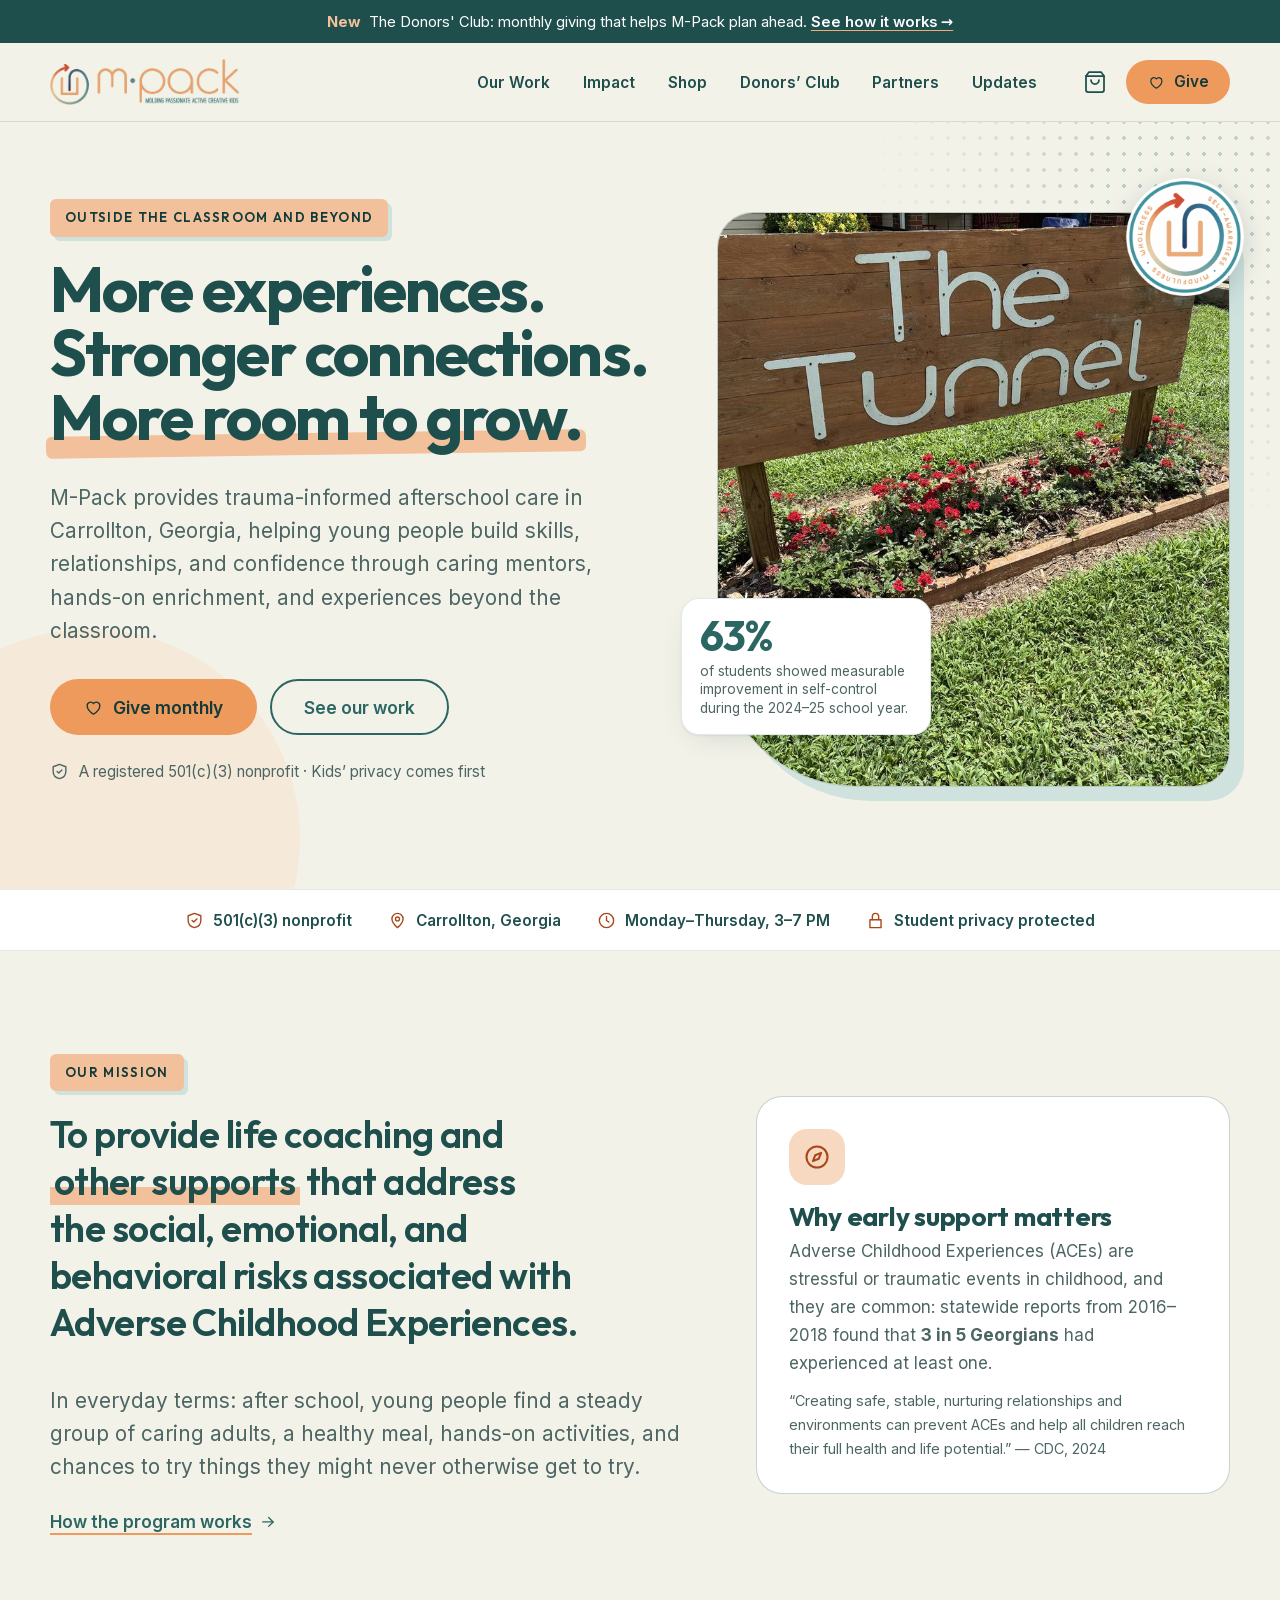
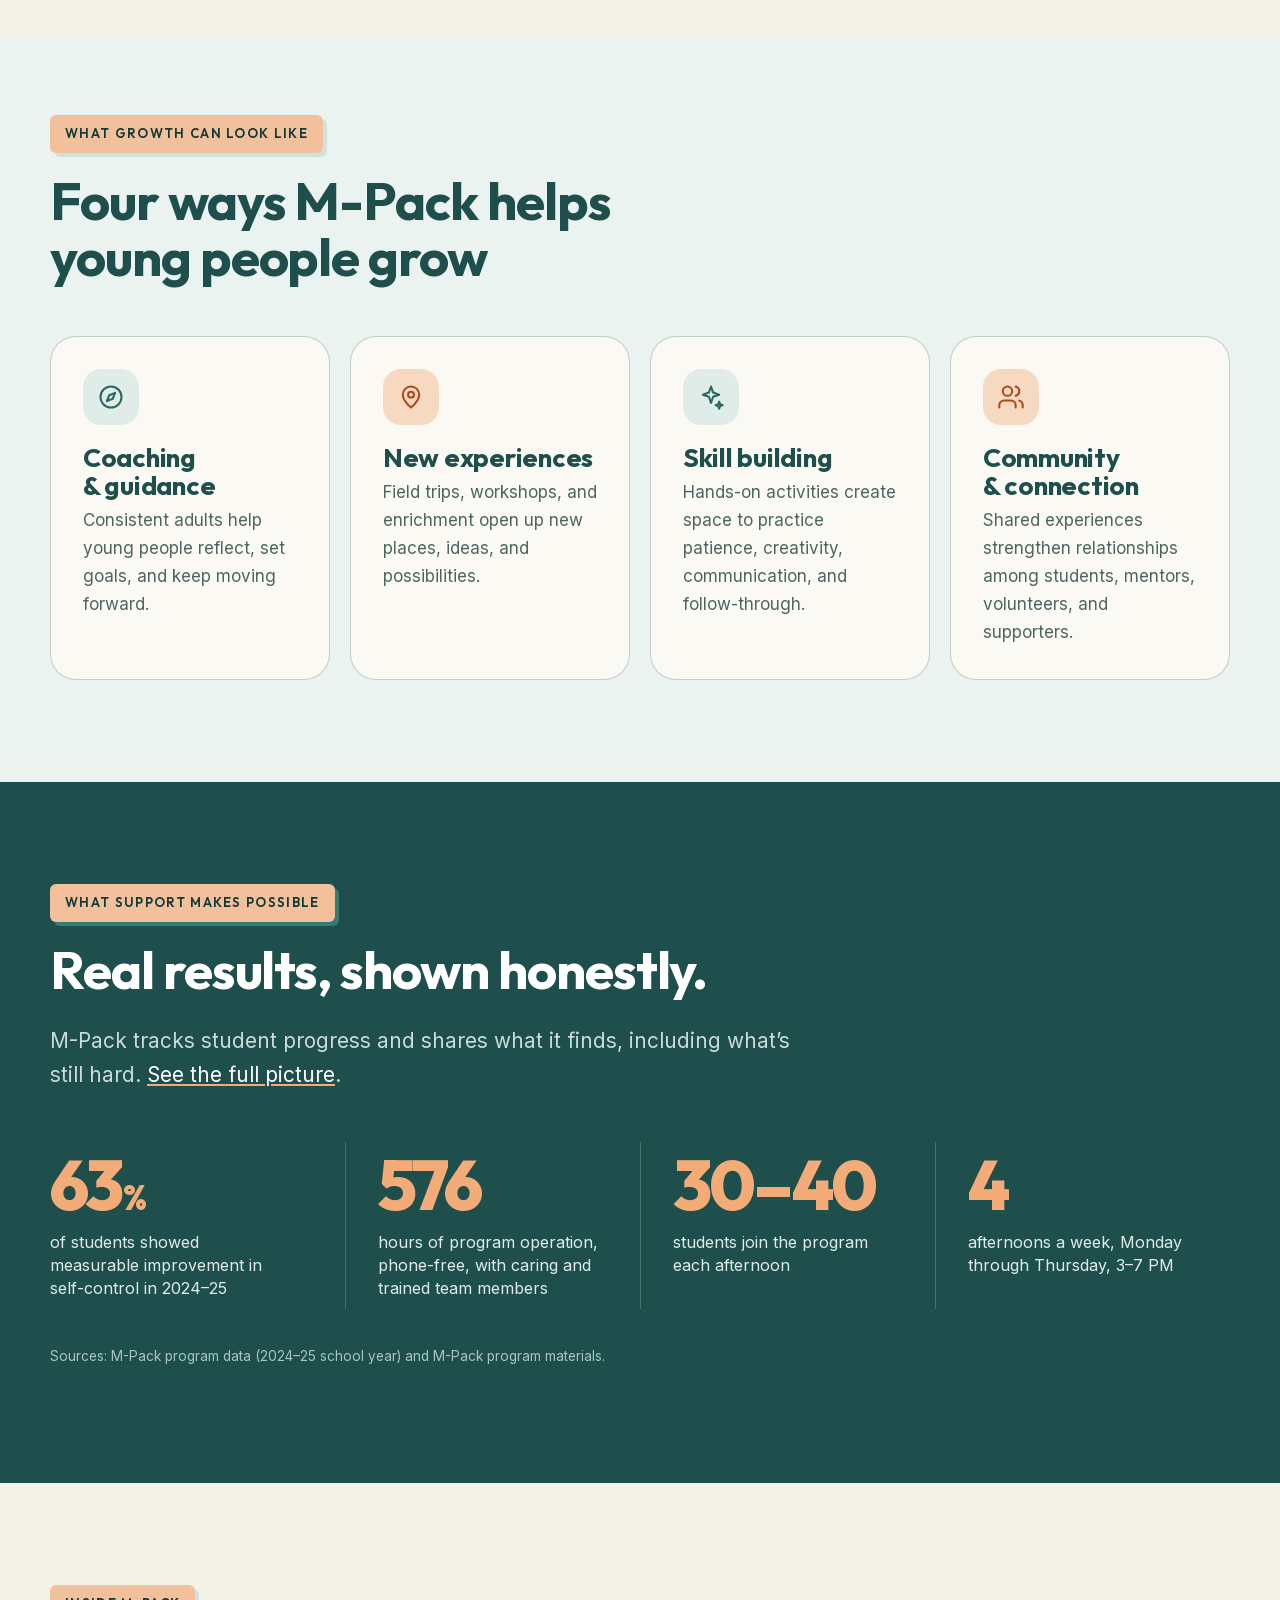
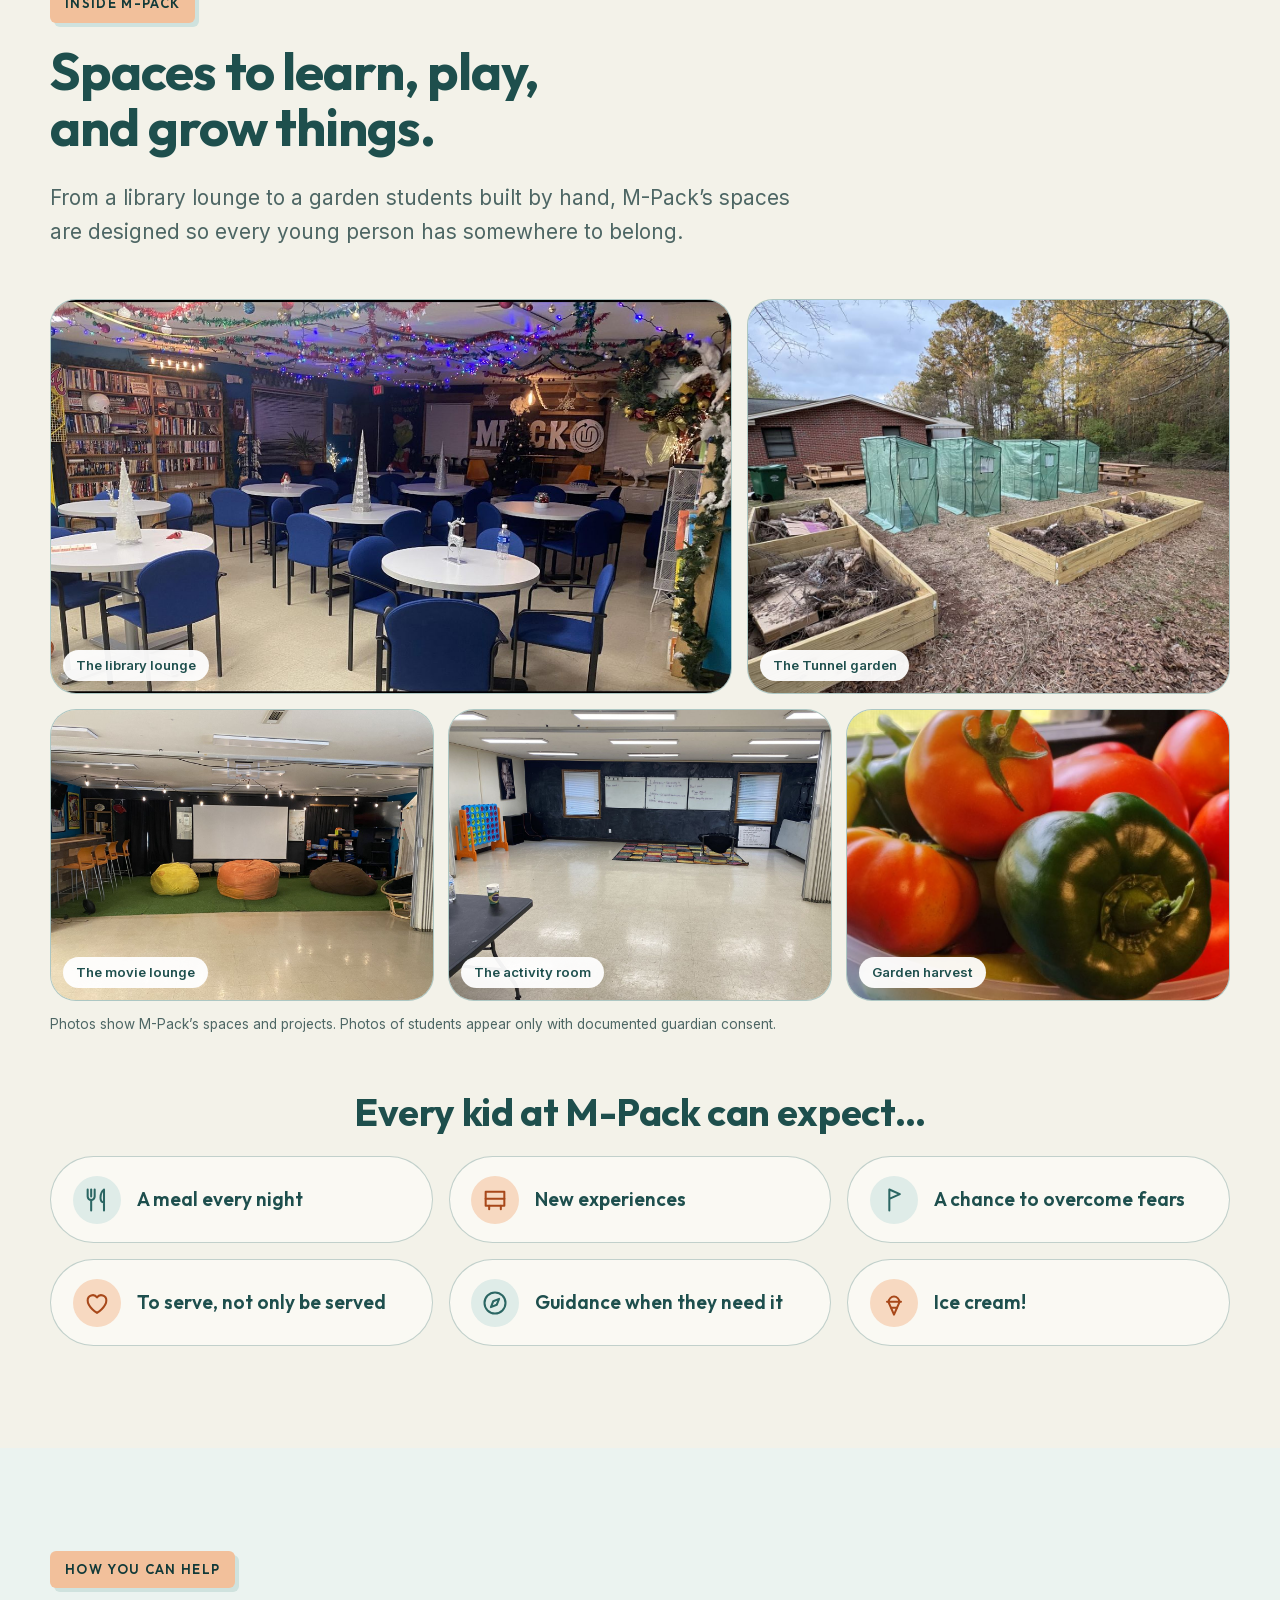
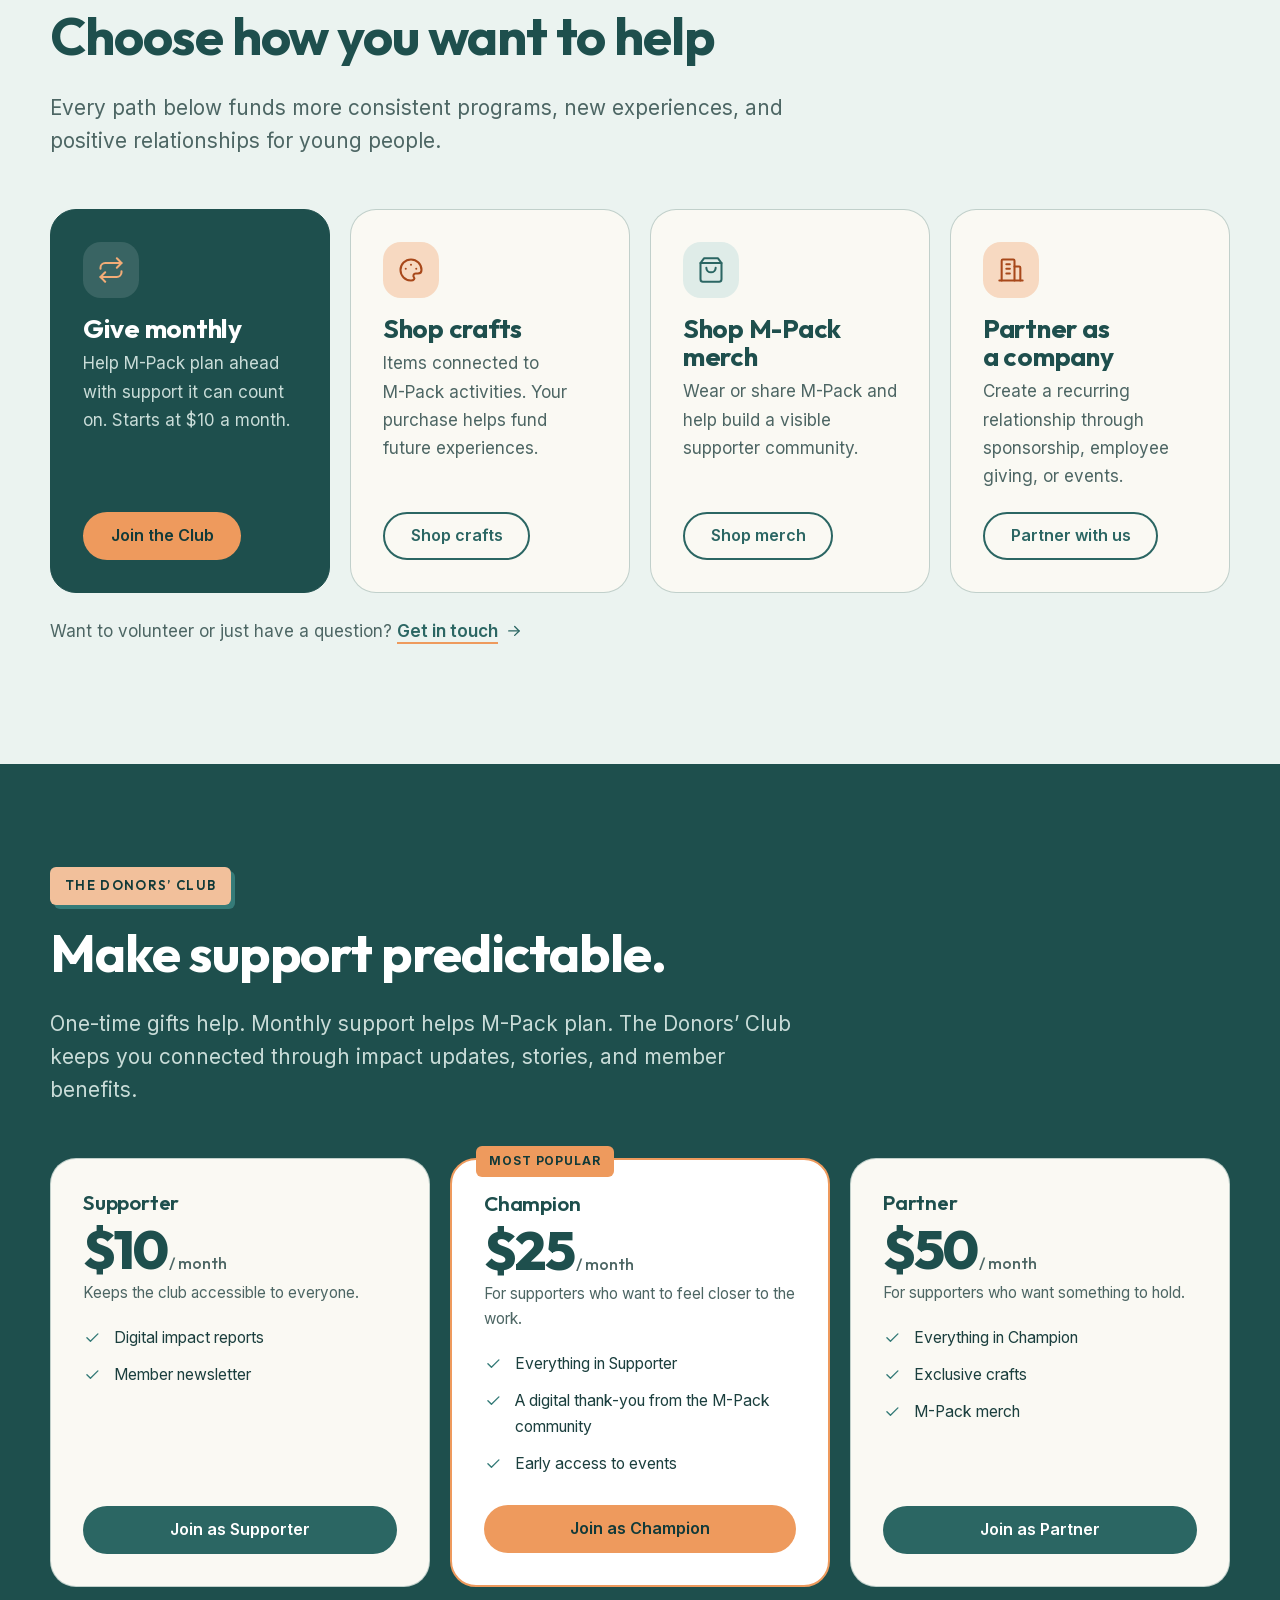
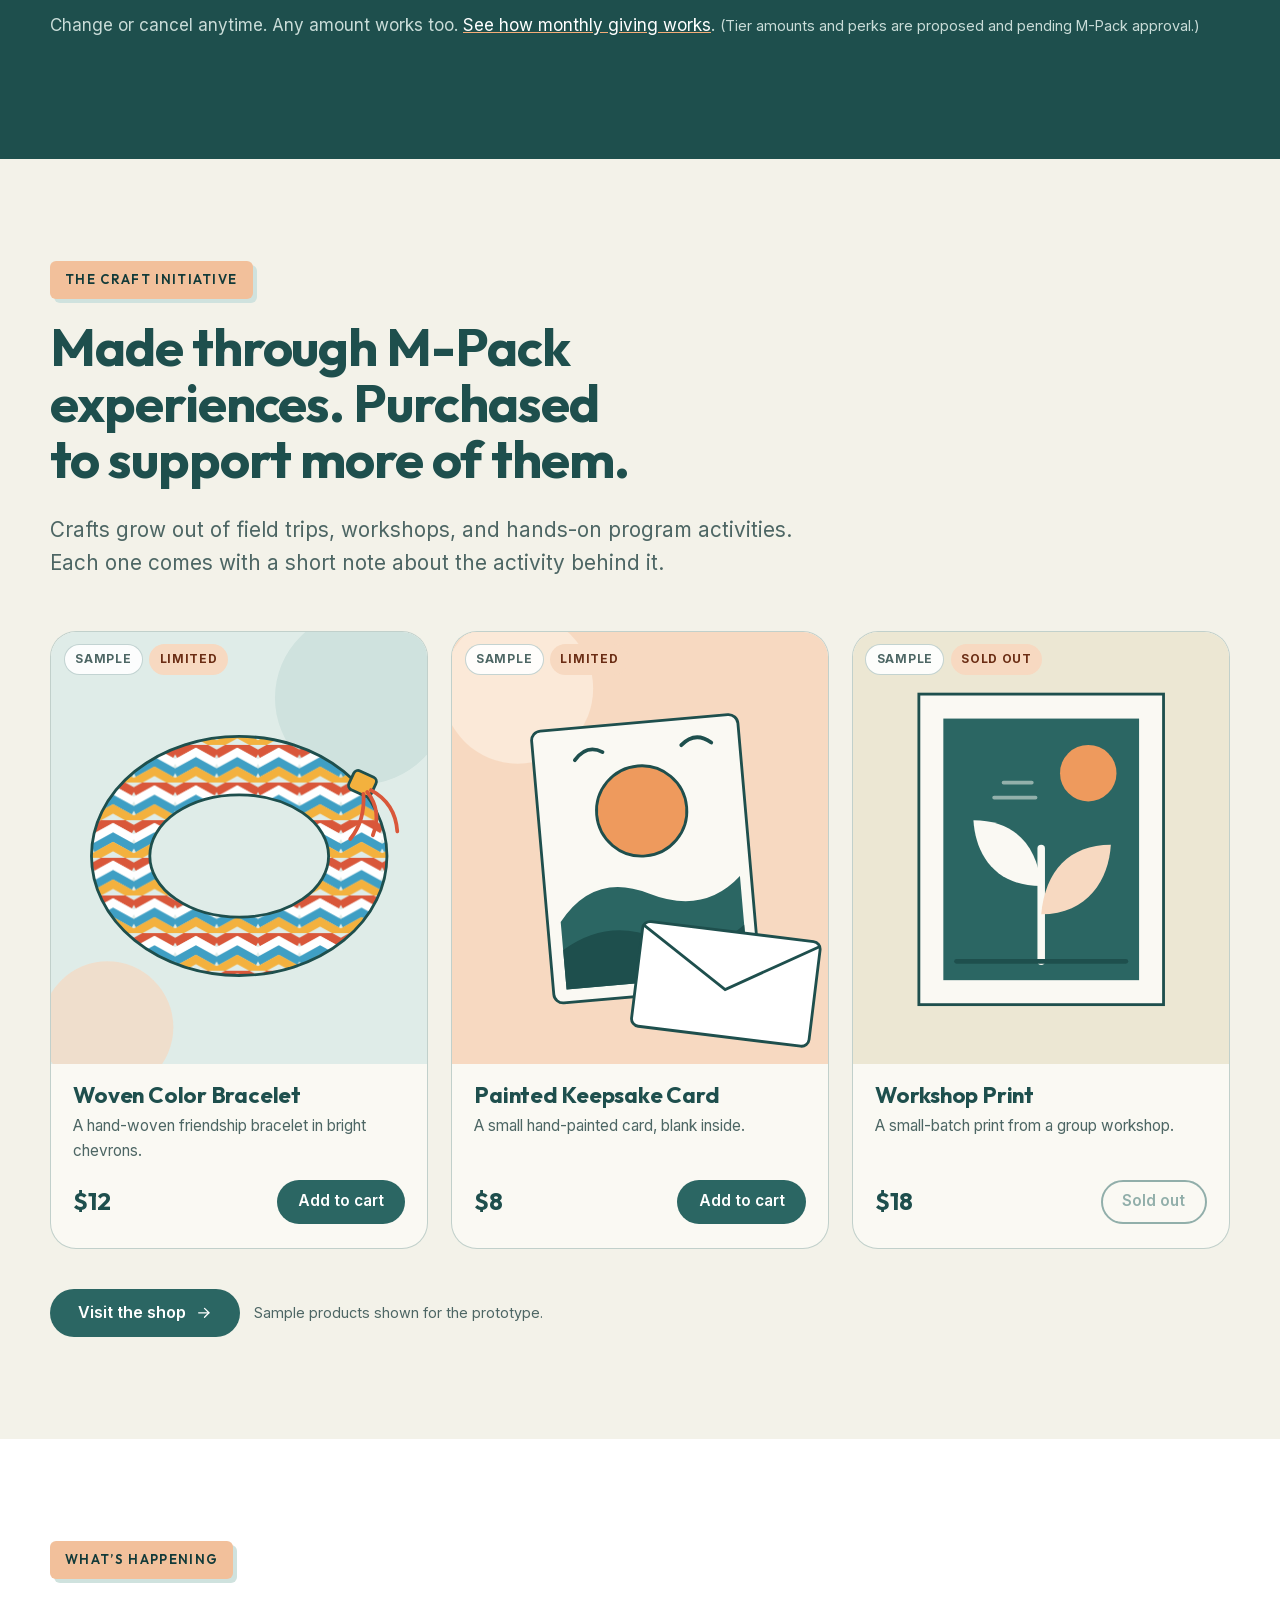
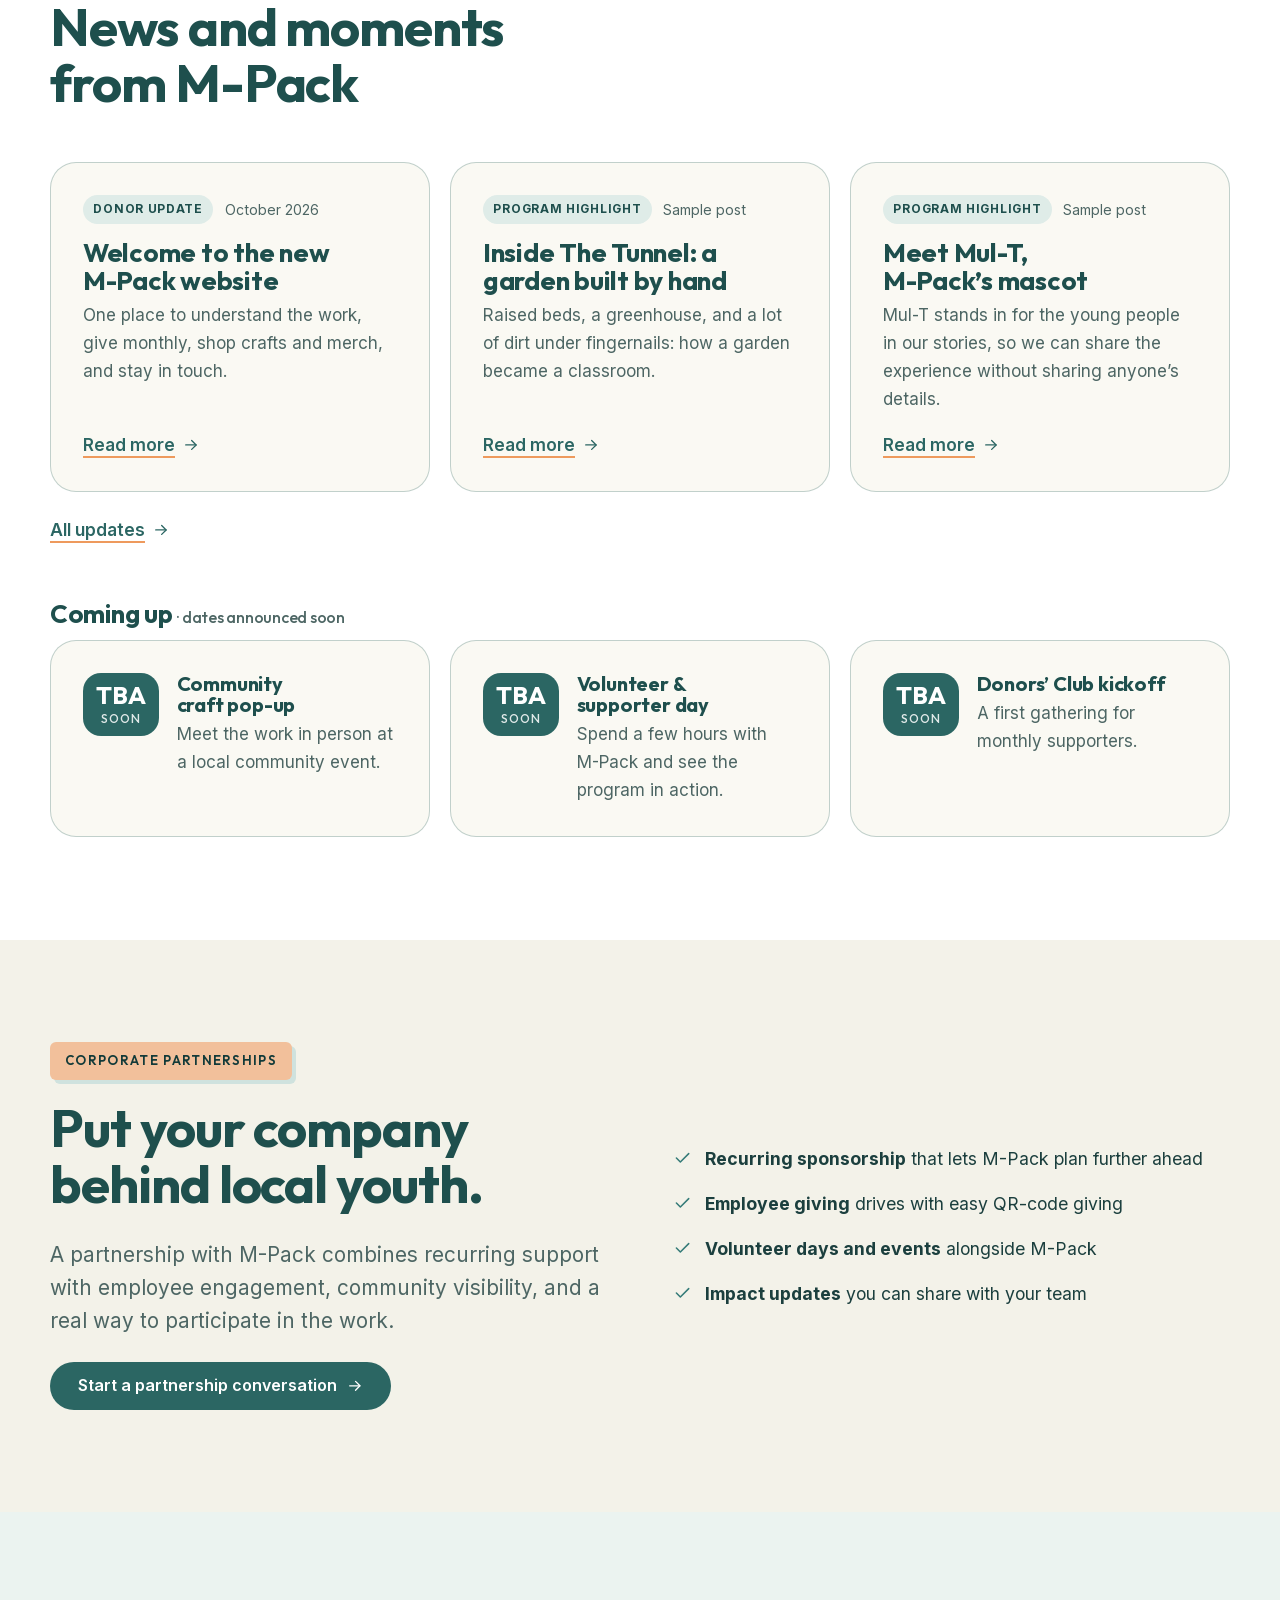
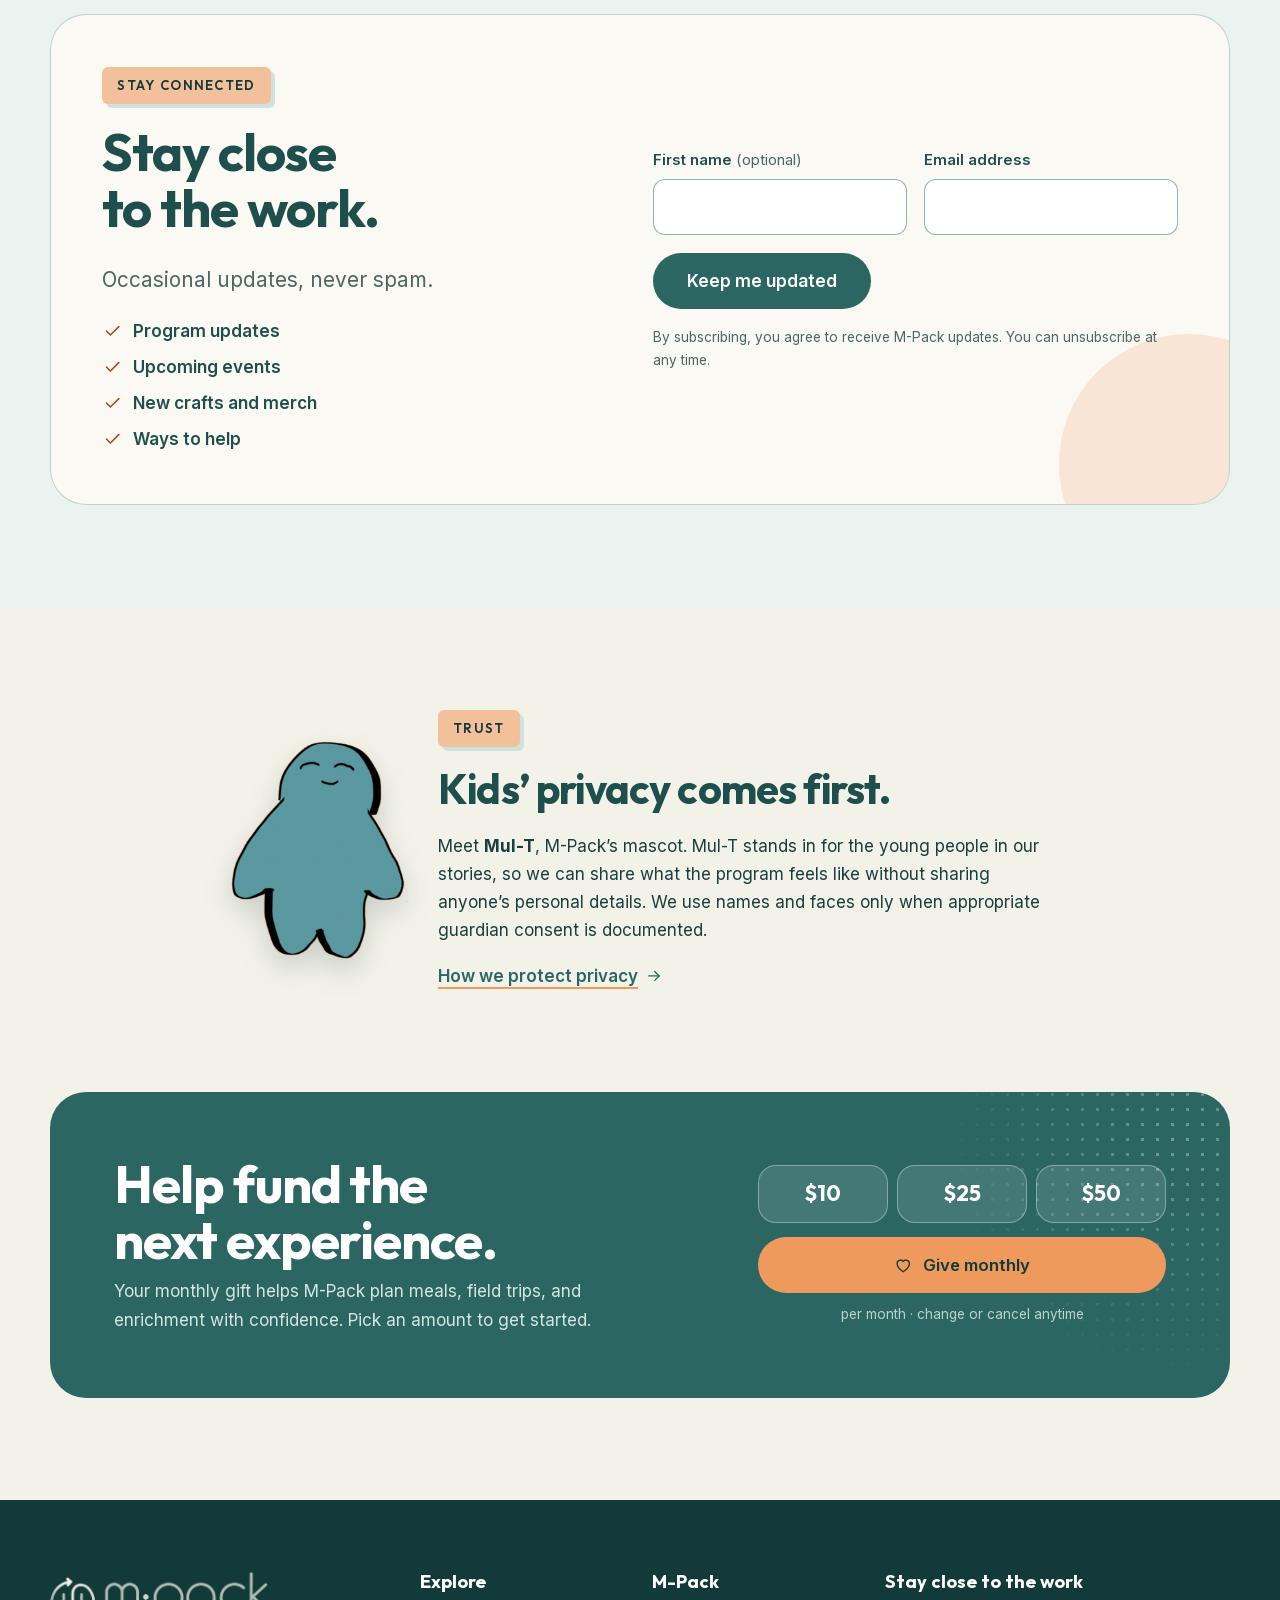
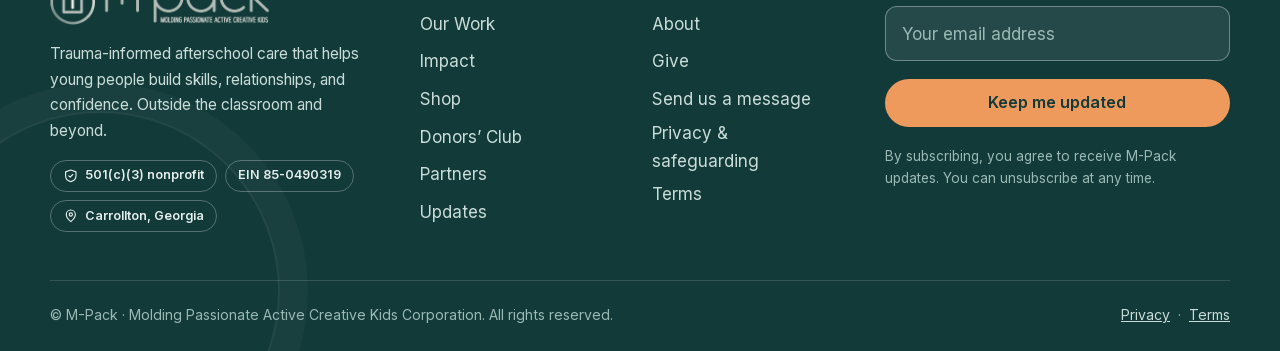
==== index.html @ ed40217a "Initial commit: M-Pack website (plain HTML/CSS/JS for GitHub Pages) Static site with home, Our Work," ====
<!doctype html>
<html lang="en">
<head>
<meta charset="utf-8">
<meta name="viewport" content="width=device-width, initial-scale=1">
<title>M-Pack | Outside the classroom and beyond</title>
<meta name="description" content="M-Pack provides trauma-informed afterschool care in Carrollton, Georgia, helping young people build skills, relationships, and confidence. Give monthly, shop crafts, or partner with us.">
<meta name="theme-color" content="#1e4f4d">
<meta property="og:type" content="website">
<meta property="og:site_name" content="M-Pack">
<meta property="og:title" content="M-Pack | Outside the classroom and beyond">
<meta property="og:description" content="M-Pack provides trauma-informed afterschool care in Carrollton, Georgia, helping young people build skills, relationships, and confidence. Give monthly, shop crafts, or partner with us.">
<meta property="og:image" content="assets/img/photos/tunnel-sign.jpg">
<link rel="icon" href="assets/img/favicon.png" type="image/png">
<link rel="apple-touch-icon" href="assets/img/apple-touch-icon.png">
<link rel="preload" href="assets/fonts/outfit-var.woff2" as="font" type="font/woff2" crossorigin>
<link rel="stylesheet" href="assets/css/fonts.css">
<link rel="stylesheet" href="assets/css/main.css">
<script src="assets/js/config.js"></script>
<script src="assets/js/layout.js"></script>
</head>
<body>
<mpack-header></mpack-header>
<main id="main">
<!-- ============ HERO ============ -->
<section class="hero">
  <div class="container hero-grid">
    <div>
      <span class="tag">Outside the classroom and beyond</span>
      <h1>More experiences. Stronger connections. <span class="hl">More room to grow.</span></h1>
      <p class="lead">M-&#8288;Pack provides trauma-informed afterschool care in Carrollton, Georgia, helping young people build skills, relationships, and confidence through caring mentors, hands-on enrichment, and experiences beyond the classroom.</p>
      <div class="btn-row">
        <a class="btn btn--give btn--lg" href="give.html" data-track="hero-give"><svg class="i " aria-hidden="true" focusable="false"><use href="#i-heart"></use></svg> Give monthly</a>
        <a class="btn btn--outline btn--lg" href="our-work.html">See our work</a>
      </div>
      <p class="hero-note"><svg class="i " aria-hidden="true" focusable="false"><use href="#i-shield"></use></svg> <span>A registered 501(c)(3) nonprofit &middot; Kids&rsquo; privacy comes first</span></p>
    </div>
    <div class="hero-media">
      <img class="hero-photo" src="assets/img/photos/tunnel-sign.jpg" width="1200" height="900" alt="The Tunnel, M-Pack&rsquo;s garden project: a hand-painted wooden sign above a raised bed of red flowers." fetchpriority="high">
      <img class="hero-badge" src="assets/img/logo-badge.png" width="118" height="118" alt="" aria-hidden="true">
      <div class="stat-float">
        <b>63%</b>
        <span>of students showed measurable improvement in self-control during the 2024&ndash;25 school year.</span>
      </div>
    </div>
  </div>
</section>

<!-- ============ TRUST STRIP ============ -->
<div class="trust">
  <div class="container">
    <ul class="trust-list">
      <li><svg class="i " aria-hidden="true" focusable="false"><use href="#i-shield"></use></svg> 501(c)(3) nonprofit</li>
      <li><svg class="i " aria-hidden="true" focusable="false"><use href="#i-pin"></use></svg> Carrollton, Georgia</li>
      <li><svg class="i " aria-hidden="true" focusable="false"><use href="#i-clock"></use></svg> Monday&ndash;Thursday, 3&ndash;7 PM</li>
      <li><svg class="i " aria-hidden="true" focusable="false"><use href="#i-lock"></use></svg> Student privacy protected</li>
    </ul>
  </div>
</div>

<!-- ============ WHAT / WHY ============ -->
<section class="section" id="about">
  <div class="container split split--wide-left">
    <div class="reveal">
      <span class="tag">Our mission</span>
      <p class="mission-quote">To provide life coaching and <mark>other supports</mark> that address the social, emotional, and behavioral risks associated with Adverse Childhood Experiences.</p>
      <p class="lead mt-2">In everyday terms: after school, young people find a steady group of caring adults, a healthy meal, hands-on activities, and chances to try things they might never otherwise get to try.</p>
      <div class="btn-row mt-2"><a class="link-arrow" href="our-work.html">How the program works <svg class="i " aria-hidden="true" focusable="false"><use href="#i-arrow"></use></svg></a></div>
    </div>
    <div class="card card--plain reveal">
      <span class="ico ico--orange"><svg class="i" aria-hidden="true" focusable="false"><use href="#i-compass"></use></svg></span>
      <h3>Why early support matters</h3>
      <p>Adverse Childhood Experiences (ACEs) are stressful or traumatic events in childhood, and they are common: statewide reports from 2016&ndash;2018 found that <strong>3 in 5 Georgians</strong> had experienced at least one.</p>
      <p class="small mt-1">&ldquo;Creating safe, stable, nurturing relationships and environments can prevent ACEs and help all children reach their full health and life potential.&rdquo; <span class="muted">&mdash; CDC, 2024</span></p>
    </div>
  </div>
</section>

<section class="section section--tint" style="padding-top:clamp(3rem,6vw,5rem)">
  <div class="container">
    <div class="section-head"><span class="tag">What growth can look like</span><h2>Four ways M-&#8288;Pack helps young people grow</h2></div>
    <div class="grid grid-4">
      <article class="card pillar reveal"><span class="ico"><svg class="i" aria-hidden="true" focusable="false"><use href="#i-compass"></use></svg></span><h3>Coaching &amp; guidance</h3><p>Consistent adults help young people reflect, set goals, and keep moving forward.</p></article>
      <article class="card pillar reveal"><span class="ico ico--orange"><svg class="i" aria-hidden="true" focusable="false"><use href="#i-pin"></use></svg></span><h3>New experiences</h3><p>Field trips, workshops, and enrichment open up new places, ideas, and possibilities.</p></article>
      <article class="card pillar reveal"><span class="ico"><svg class="i" aria-hidden="true" focusable="false"><use href="#i-sparkles"></use></svg></span><h3>Skill building</h3><p>Hands-on activities create space to practice patience, creativity, communication, and follow-through.</p></article>
      <article class="card pillar reveal"><span class="ico ico--orange"><svg class="i" aria-hidden="true" focusable="false"><use href="#i-users"></use></svg></span><h3>Community &amp; connection</h3><p>Shared experiences strengthen relationships among students, mentors, volunteers, and supporters.</p></article>
    </div>
  </div>
</section>

<!-- ============ IMPACT STATS ============ -->
<section class="section section--dark" id="impact">
  <div class="container">
    <div class="section-head"><span class="tag">What support makes possible</span><h2>Real results, shown honestly.</h2><p class="lead">M-&#8288;Pack tracks student progress and shares what it finds, including what&rsquo;s still hard. <a href="impact.html" style="color:#fff;text-decoration-color:var(--orange-400)">See the full picture</a>.</p></div>
    <div class="stats">
      <div class="stat reveal"><span class="stat-num"><span data-count="63">63</span><small>%</small></span><span class="stat-label">of students showed measurable improvement in self-control in 2024&ndash;25</span></div>
      <div class="stat reveal"><span class="stat-num"><span data-count="576">576</span></span><span class="stat-label">hours of program operation, phone-free, with caring and trained team members</span></div>
      <div class="stat reveal"><span class="stat-num">30&ndash;40</span><span class="stat-label">students join the program each afternoon</span></div>
      <div class="stat reveal"><span class="stat-num"><span data-count="4">4</span></span><span class="stat-label">afternoons a week, Monday through Thursday, 3&ndash;7 PM</span></div>
    </div>
    <p class="stats-foot">Sources: M-&#8288;Pack program data (2024&ndash;25 school year) and M-&#8288;Pack program materials.</p>
  </div>
</section>

<!-- ============ INSIDE M-PACK ============ -->
<section class="section">
  <div class="container">
    <div class="section-head"><span class="tag">Inside M-&#8288;Pack</span><h2>Spaces to learn, play, and grow things.</h2><p class="lead">From a library lounge to a garden students built by hand, M-&#8288;Pack&rsquo;s spaces are designed so every young person has somewhere to belong.</p></div>
    <div class="mosaic">
      <figure class="m-a reveal"><img src="assets/img/photos/space-library.jpg" width="1400" height="777" alt="A bright room with round tables, blue chairs, and bookshelves along the wall, with M-Pack lettering above." loading="lazy"><figcaption>The library lounge</figcaption></figure>
      <figure class="m-b reveal"><img src="assets/img/photos/tunnel-beds.jpg" width="1200" height="900" alt="Raised wooden garden beds and small green greenhouses in the garden." loading="lazy"><figcaption>The Tunnel garden</figcaption></figure>
      <figure class="m-c reveal"><img src="assets/img/photos/space-lounge.jpg" width="1400" height="1050" alt="A lounge with bean bag chairs on green turf in front of a projector screen." loading="lazy"><figcaption>The movie lounge</figcaption></figure>
      <figure class="m-d reveal"><img src="assets/img/photos/space-activity.jpg" width="1400" height="1050" alt="A large activity room with a giant game board and a colorful rug." loading="lazy"><figcaption>The activity room</figcaption></figure>
      <figure class="m-e reveal"><img src="assets/img/photos/harvest-tomatoes.jpg" width="788" height="900" alt="A bowl of freshly harvested tomatoes and a green pepper." loading="lazy"><figcaption>Garden harvest</figcaption></figure>
    </div>
    <p class="caption">Photos show M-&#8288;Pack&rsquo;s spaces and projects. Photos of students appear only with documented guardian consent.</p>

    <div class="mt-4">
      <h3 class="center" style="font-size:clamp(1.6rem,1.2rem + 1.6vw,2.4rem)">Every kid at M-&#8288;Pack can expect&hellip;</h3>
      <ul class="expect mt-2" style="list-style:none">
        <li class="reveal"><span class="ico"><svg class="i" aria-hidden="true" focusable="false"><use href="#i-utensils"></use></svg></span> A meal every night</li>
        <li class="reveal"><span class="ico"><svg class="i" aria-hidden="true" focusable="false"><use href="#i-bus"></use></svg></span> New experiences</li>
        <li class="reveal"><span class="ico"><svg class="i" aria-hidden="true" focusable="false"><use href="#i-flag"></use></svg></span> A chance to overcome fears</li>
        <li class="reveal"><span class="ico"><svg class="i" aria-hidden="true" focusable="false"><use href="#i-heart"></use></svg></span> To serve, not only be served</li>
        <li class="reveal"><span class="ico"><svg class="i" aria-hidden="true" focusable="false"><use href="#i-compass"></use></svg></span> Guidance when they need it</li>
        <li class="reveal"><span class="ico"><svg class="i" aria-hidden="true" focusable="false"><use href="#i-icecream"></use></svg></span> Ice cream!</li>
      </ul>
    </div>
  </div>
</section>

<!-- ============ WAYS TO HELP ============ -->
<section class="section section--tint" id="support">
  <div class="container">
    <div class="section-head"><span class="tag">How you can help</span><h2>Choose how you want to help</h2><p class="lead">Every path below funds more consistent programs, new experiences, and positive relationships for young people.</p></div>
    <div class="grid grid-4">
      <article class="card help-card help-card--feature reveal"><span class="ico ico--dark"><svg class="i" aria-hidden="true" focusable="false"><use href="#i-repeat"></use></svg></span><h3>Give monthly</h3><p>Help M-&#8288;Pack plan ahead with support it can count on. Starts at $10 a month.</p><a class="btn btn--give" href="donors-club.html" data-track="donors-club-cta">Join the Club</a></article>
      <article class="card help-card reveal"><span class="ico ico--orange"><svg class="i" aria-hidden="true" focusable="false"><use href="#i-paint"></use></svg></span><h3>Shop crafts</h3><p>Items connected to M-&#8288;Pack activities. Your purchase helps fund future experiences.</p><a class="btn btn--outline" href="shop.html?cat=craft">Shop crafts</a></article>
      <article class="card help-card reveal"><span class="ico"><svg class="i" aria-hidden="true" focusable="false"><use href="#i-bag"></use></svg></span><h3>Shop M-&#8288;Pack merch</h3><p>Wear or share M-&#8288;Pack and help build a visible supporter community.</p><a class="btn btn--outline" href="shop.html?cat=merch">Shop merch</a></article>
      <article class="card help-card reveal"><span class="ico ico--orange"><svg class="i" aria-hidden="true" focusable="false"><use href="#i-building"></use></svg></span><h3>Partner as a company</h3><p>Create a recurring relationship through sponsorship, employee giving, or events.</p><a class="btn btn--outline" href="partners.html" data-track="partner-inquiry">Partner with us</a></article>
    </div>
    <p class="mt-2 muted">Want to volunteer or just have a question? <a class="link-arrow" href="contact.html?reason=Volunteer">Get in touch <svg class="i " aria-hidden="true" focusable="false"><use href="#i-arrow"></use></svg></a></p>
  </div>
</section>

<!-- ============ DONORS' CLUB ============ -->
<section class="section section--dark" id="donors-club">
  <div class="container">
    <div class="section-head"><span class="tag">The Donors&rsquo; Club</span><h2>Make support predictable.</h2><p class="lead">One-time gifts help. Monthly support helps M-&#8288;Pack plan. The Donors&rsquo; Club keeps you connected through impact updates, stories, and member benefits.</p></div>
    <div class="grid grid-3" id="home-tiers">
      <article class="tier reveal"><h3 class="tier-name">Supporter</h3><p class="tier-price">$10<small> / month</small></p><p class="tier-note">Keeps the club accessible to everyone.</p><ul class="checks"><li><svg class="i " aria-hidden="true" focusable="false"><use href="#i-check"></use></svg> Digital impact reports</li><li><svg class="i " aria-hidden="true" focusable="false"><use href="#i-check"></use></svg> Member newsletter</li></ul><a class="btn btn--primary" href="give.html?tier=supporter" data-track="donors-club-cta">Join as Supporter</a></article>
      <article class="tier tier--feature reveal"><span class="ribbon">Most popular</span><h3 class="tier-name">Champion</h3><p class="tier-price">$25<small> / month</small></p><p class="tier-note">For supporters who want to feel closer to the work.</p><ul class="checks"><li><svg class="i " aria-hidden="true" focusable="false"><use href="#i-check"></use></svg> Everything in Supporter</li><li><svg class="i " aria-hidden="true" focusable="false"><use href="#i-check"></use></svg> A digital thank-you from the M-&#8288;Pack community</li><li><svg class="i " aria-hidden="true" focusable="false"><use href="#i-check"></use></svg> Early access to events</li></ul><a class="btn btn--give" href="give.html?tier=champion" data-track="donors-club-cta">Join as Champion</a></article>
      <article class="tier reveal"><h3 class="tier-name">Partner</h3><p class="tier-price">$50<small> / month</small></p><p class="tier-note">For supporters who want something to hold.</p><ul class="checks"><li><svg class="i " aria-hidden="true" focusable="false"><use href="#i-check"></use></svg> Everything in Champion</li><li><svg class="i " aria-hidden="true" focusable="false"><use href="#i-check"></use></svg> Exclusive crafts</li><li><svg class="i " aria-hidden="true" focusable="false"><use href="#i-check"></use></svg> M-&#8288;Pack merch</li></ul><a class="btn btn--primary" href="give.html?tier=partner" data-track="donors-club-cta">Join as Partner</a></article>
    </div>
    <p class="mt-2" style="color:#c9dcd8">Change or cancel anytime. Any amount works too. <a href="donors-club.html" style="color:#fff;text-decoration-color:var(--orange-400)">See how monthly giving works</a>. <span class="small">(Tier amounts and perks are proposed and pending M-&#8288;Pack approval.)</span></p>
  </div>
</section>

<!-- ============ CRAFTS ============ -->
<section class="section">
  <div class="container">
    <div class="section-head"><span class="tag">The Craft Initiative</span><h2>Made through M-&#8288;Pack experiences. Purchased to support more of them.</h2><p class="lead">Crafts grow out of field trips, workshops, and hands-on program activities. Each one comes with a short note about the activity behind it.</p></div>
    <ul class="products" data-products data-cat="craft" data-limit="3"></ul>
    <noscript><p>Enable JavaScript to browse the shop, or <a href="contact.html?reason=Shop">contact us</a>.</p></noscript>
    <div class="btn-row mt-3"><a class="btn btn--primary" href="shop.html">Visit the shop <svg class="i i-arrow" aria-hidden="true" focusable="false"><use href="#i-arrow"></use></svg></a><span class="muted small">Sample products shown for the prototype.</span></div>
  </div>
</section>

<!-- ============ UPDATES + EVENTS ============ -->
<section class="section section--white">
  <div class="container">
    <div class="section-head"><span class="tag">What&rsquo;s happening</span><h2>News and moments from M-&#8288;Pack</h2></div>
    <ul class="grid grid-3" id="updates-list" data-limit="3" style="list-style:none"></ul>
    <div class="mt-2"><a class="link-arrow" href="updates.html">All updates <svg class="i " aria-hidden="true" focusable="false"><use href="#i-arrow"></use></svg></a></div>
    <h3 class="mt-4" style="font-size:1.6rem">Coming up <span class="muted" style="font-weight:500;font-size:1rem">&middot; dates announced soon</span></h3>
    <div class="grid grid-3 mt-1">
      <article class="card event-card reveal"><div class="event-date"><b>TBA</b><span>soon</span></div><div><h3 style="margin-top:0">Community craft pop-up</h3><p>Meet the work in person at a local community event.</p></div></article>
      <article class="card event-card reveal"><div class="event-date"><b>TBA</b><span>soon</span></div><div><h3 style="margin-top:0">Volunteer &amp; supporter day</h3><p>Spend a few hours with M-&#8288;Pack and see the program in action.</p></div></article>
      <article class="card event-card reveal"><div class="event-date"><b>TBA</b><span>soon</span></div><div><h3 style="margin-top:0">Donors&rsquo; Club kickoff</h3><p>A first gathering for monthly supporters.</p></div></article>
    </div>
  </div>
</section>

<!-- ============ PARTNERS ============ -->
<section class="section">
  <div class="container split">
    <div class="reveal">
      <span class="tag">Corporate partnerships</span>
      <h2>Put your company behind local youth.</h2>
      <p class="lead">A partnership with M-&#8288;Pack combines recurring support with employee engagement, community visibility, and a real way to participate in the work.</p>
      <div class="btn-row mt-2"><a class="btn btn--primary" href="partners.html#inquiry" data-track="partner-inquiry">Start a partnership conversation <svg class="i i-arrow" aria-hidden="true" focusable="false"><use href="#i-arrow"></use></svg></a></div>
    </div>
    <ul class="checks reveal" style="font-size:1.1rem;gap:1rem">
      <li><svg class="i " aria-hidden="true" focusable="false"><use href="#i-check"></use></svg> <span><strong>Recurring sponsorship</strong> that lets M-&#8288;Pack plan further ahead</span></li>
      <li><svg class="i " aria-hidden="true" focusable="false"><use href="#i-check"></use></svg> <span><strong>Employee giving</strong> drives with easy QR-code giving</span></li>
      <li><svg class="i " aria-hidden="true" focusable="false"><use href="#i-check"></use></svg> <span><strong>Volunteer days and events</strong> alongside M-&#8288;Pack</span></li>
      <li><svg class="i " aria-hidden="true" focusable="false"><use href="#i-check"></use></svg> <span><strong>Impact updates</strong> you can share with your team</span></li>
    </ul>
  </div>
</section>

<!-- ============ NEWSLETTER ============ -->
<section class="section section--tint" id="stay-close">
  <div class="container">
    <div class="newsletter-card reveal">
      <div>
        <span class="tag">Stay connected</span>
        <h2>Stay close to the work.</h2>
        <p class="lead">Occasional updates, never spam.</p>
        <ul class="bullets"><li><svg class="i " aria-hidden="true" focusable="false"><use href="#i-check"></use></svg> Program updates</li><li><svg class="i " aria-hidden="true" focusable="false"><use href="#i-check"></use></svg> Upcoming events</li><li><svg class="i " aria-hidden="true" focusable="false"><use href="#i-check"></use></svg> New crafts and merch</li><li><svg class="i " aria-hidden="true" focusable="false"><use href="#i-check"></use></svg> Ways to help</li></ul>
      </div>
      <div data-form-wrap>
        <form class="form" data-form="newsletter" novalidate>
          <div class="form-row">
            <div class="field"><label for="nl-name">First name <span class="opt">(optional)</span></label><input id="nl-name" name="firstName" autocomplete="given-name"></div>
            <div class="field"><label for="nl-email">Email address</label><input id="nl-email" name="email" type="email" autocomplete="email" required></div>
          </div>
          <div class="hp" aria-hidden="true"><label>Leave blank<input type="text" name="website" tabindex="-1" autocomplete="off"></label></div>
          <div><button class="btn btn--primary btn--lg" type="submit" data-track="newsletter-submit">Keep me updated</button></div>
          <p class="consent">By subscribing, you agree to receive M-&#8288;Pack updates. You can unsubscribe at any time.</p>
          <p class="form-error" role="alert"></p>
        </form>
        <div class="form-success" role="status"><svg class="i " aria-hidden="true" focusable="false"><use href="#i-check"></use></svg><div><h3>You&rsquo;re on the list.</h3><p>Thanks for staying close to the work.</p></div></div>
      </div>
    </div>
  </div>
</section>

<!-- ============ PRIVACY / MUL-T ============ -->
<section class="section">
  <div class="container container--narrow">
    <div class="mascot-card reveal">
      <img src="assets/img/mascot-mult.png" width="180" height="220" alt="Mul-T, M-Pack&rsquo;s smiling teal mascot." loading="lazy">
      <div>
        <span class="tag">Trust</span>
        <h2 style="font-size:clamp(1.8rem,1.2rem + 2vw,2.6rem)">Kids&rsquo; privacy comes first.</h2>
        <p>Meet <strong>Mul-T</strong>, M-&#8288;Pack&rsquo;s mascot. Mul-T stands in for the young people in our stories, so we can share what the program feels like without sharing anyone&rsquo;s personal details. We use names and faces only when appropriate guardian consent is documented.</p>
        <a class="link-arrow" href="privacy.html">How we protect privacy <svg class="i " aria-hidden="true" focusable="false"><use href="#i-arrow"></use></svg></a>
      </div>
    </div>
  </div>
</section>

<!-- ============ FINAL DONATION CALLOUT (no popups) ============ -->
<section class="section" style="padding-top:0">
  <div class="container">
    <div class="cta-band reveal">
      <div>
        <h2>Help fund the next experience.</h2>
        <p>Your monthly gift helps M-&#8288;Pack plan meals, field trips, and enrichment with confidence. Pick an amount to get started.</p>
      </div>
      <div class="quick-give">
        <a href="give.html?amount=10&amp;freq=monthly" data-track="quick-give">$10</a>
        <a href="give.html?amount=25&amp;freq=monthly" data-track="quick-give">$25</a>
        <a href="give.html?amount=50&amp;freq=monthly" data-track="quick-give">$50</a>
        <a class="btn btn--give btn--lg" href="give.html" style="min-height:56px;display:inline-flex;font-size:1.05rem;border:0;width:100%"><svg class="i " aria-hidden="true" focusable="false"><use href="#i-heart"></use></svg> Give monthly</a>
        <small>per month &middot; change or cancel anytime</small>
      </div>
    </div>
  </div>
</section>
</main>
<mpack-footer></mpack-footer>
<mpack-mobile-cta></mpack-mobile-cta>
<script src="assets/js/data.js" defer></script>
<script src="assets/js/art.js" defer></script>
<script src="assets/js/app.js" defer></script>
</body>
</html>
---- assets/css/fonts.css ----
@font-face{font-family:'Inter';font-style:normal;font-weight:400 700;font-display:swap;src:url('../fonts/inter-var.woff2') format('woff2');unicode-range:U+0000-00FF, U+0131, U+0152-0153, U+02BB-02BC, U+02C6, U+02DA, U+02DC, U+0304, U+0308, U+0329, U+2000-206F, U+20AC, U+2122, U+2191, U+2193, U+2212, U+2215, U+FEFF, U+FFFD}
@font-face{font-family:'Outfit';font-style:normal;font-weight:500 800;font-display:swap;src:url('../fonts/outfit-var.woff2') format('woff2');unicode-range:U+0000-00FF, U+0131, U+0152-0153, U+02BB-02BC, U+02C6, U+02DA, U+02DC, U+0304, U+0308, U+0329, U+2000-206F, U+20AC, U+2122, U+2191, U+2193, U+2212, U+2215, U+FEFF, U+FFFD}
---- assets/css/main.css ----
/* ==========================================================================
   M-Pack — main stylesheet
   Design language taken from the M-Pack presentation: deep teal, warm cream,
   peach "tab" labels with offset shadows, thin-outline rounded cards,
   halftone dots and a looping line motif.
   ========================================================================== */

:root {
  /* Color tokens */
  --cream: #f3f2e9;
  --surface: #faf9f3;
  --white: #ffffff;
  --teal-950: #123a39;
  --teal-900: #1e4f4d;
  --teal-800: #2b6663;
  --teal-700: #357b78;
  --teal-500: #5a9aa0;
  --teal-200: #cfe2de;
  --teal-100: #dfece8;
  --teal-50: #ebf3f0;
  --orange-500: #ee9a5d;
  --orange-400: #f3ac77;
  --orange-300: #f2c09b;
  --orange-200: #f7d9c1;
  --orange-700: #a8481a; /* AA on cream for small text */
  --coral: #d9573a;
  --ink: #1b3f3e;
  --muted: #4d6664;
  --line: rgba(43, 102, 99, 0.28);
  --line-soft: rgba(43, 102, 99, 0.14);
  --danger: #9a2a10;

  /* Type */
  --font-display: "Outfit", "Avenir Next", "Segoe UI", system-ui, sans-serif;
  --font-body: "Inter", system-ui, -apple-system, "Segoe UI", sans-serif;

  /* Shape + rhythm */
  --r-sm: 12px;
  --r-md: 18px;
  --r-lg: 26px;
  --r-xl: 36px;
  --maxw: 1180px;
  --gutter: clamp(1.25rem, 4vw, 2rem);
  --shadow-soft: 0 1px 2px rgba(18, 58, 57, 0.06), 0 10px 30px -12px rgba(18, 58, 57, 0.18);
  --ease: cubic-bezier(0.22, 0.61, 0.36, 1);
}

*,
*::before,
*::after { box-sizing: border-box; }

html { scroll-behavior: smooth; -webkit-text-size-adjust: 100%; }

body {
  margin: 0;
  background: var(--cream);
  color: var(--ink);
  font-family: var(--font-body);
  font-size: 1.0625rem;
  line-height: 1.65;
  -webkit-font-smoothing: antialiased;
  text-rendering: optimizeLegibility;
}

img, svg { display: block; max-width: 100%; }
img { height: auto; }
a { color: inherit; }
p { margin: 0 0 1em; }
ul, ol { margin: 0; padding: 0; }
button, input, select, textarea { font: inherit; color: inherit; }
button { cursor: pointer; }

h1, h2, h3, h4 {
  font-family: var(--font-display);
  color: var(--teal-900);
  line-height: 1.06;
  letter-spacing: -0.02em;
  font-weight: 700;
  margin: 0 0 0.5em;
  text-wrap: balance;
}
h1 { font-size: clamp(2.5rem, 1.3rem + 4.6vw, 4.6rem); letter-spacing: -0.03em; line-height: 1; }
.hero h1 { font-size: clamp(2.5rem, 1.2rem + 3.9vw, 4rem); }
h2 { font-size: clamp(2rem, 1.2rem + 3vw, 3.3rem); }
h3 { font-size: clamp(1.3rem, 1.1rem + 0.8vw, 1.65rem); letter-spacing: -0.01em; }
h4 { font-size: 1.1rem; }
.lead { font-size: clamp(1.1rem, 1rem + 0.5vw, 1.3rem); color: var(--muted); line-height: 1.6; max-width: 60ch; }
.muted { color: var(--muted); }
.small { font-size: 0.9rem; }
.center { text-align: center; }
.balance { text-wrap: balance; }

:focus-visible {
  outline: 3px solid var(--orange-500);
  outline-offset: 3px;
  border-radius: 6px;
}
::selection { background: var(--orange-200); color: var(--teal-950); }

.sr-only {
  position: absolute; width: 1px; height: 1px; padding: 0; margin: -1px;
  overflow: hidden; clip: rect(0, 0, 0, 0); white-space: nowrap; border: 0;
}
.skip-link {
  position: fixed; left: 1rem; top: -4rem; z-index: 200; background: var(--teal-900); color: #fff;
  padding: 0.8rem 1.2rem; border-radius: 999px; font-weight: 600; text-decoration: none; transition: top 0.2s;
}
.skip-link:focus { top: 1rem; }

.container { width: min(100% - 2 * var(--gutter), var(--maxw)); margin-inline: auto; }
.container--narrow { width: min(100% - 2 * var(--gutter), 820px); margin-inline: auto; }

/* Icons ------------------------------------------------------------------ */
.i { width: 1.25em; height: 1.25em; fill: none; stroke: currentColor; stroke-width: 1.75; stroke-linecap: round; stroke-linejoin: round; flex: none; }
.i--lg { width: 1.6rem; height: 1.6rem; }
.ico {
  width: 56px; height: 56px; border-radius: 18px; display: grid; place-items: center;
  background: var(--teal-100); color: var(--teal-800); flex: none;
}
.ico .i { width: 28px; height: 28px; }
.ico--orange { background: var(--orange-200); color: var(--orange-700); }
.ico--dark { background: rgba(255, 255, 255, 0.12); color: var(--orange-400); }

/* Buttons ---------------------------------------------------------------- */
.btn {
  display: inline-flex; align-items: center; justify-content: center; gap: 0.6rem;
  min-height: 48px; padding: 0.8rem 1.6rem; border-radius: 999px;
  font-family: var(--font-body); font-weight: 600; font-size: 1rem; line-height: 1.1;
  text-decoration: none; border: 2px solid transparent; cursor: pointer;
  transition: transform 0.2s var(--ease), background-color 0.2s, color 0.2s, border-color 0.2s, box-shadow 0.2s;
}
.btn:hover { transform: translateY(-2px); }
.btn:active { transform: translateY(0); }
.btn .i { transition: transform 0.2s var(--ease); width: 1.1em; height: 1.1em; }
.btn:hover .i-arrow { transform: translateX(3px); }
.btn--primary { background: var(--teal-800); color: #fff; }
.btn--primary:hover { background: var(--teal-900); box-shadow: 0 8px 20px -8px rgba(18, 58, 57, 0.5); }
.btn--give { background: var(--orange-500); color: var(--teal-950); }
.btn--give:hover { background: var(--orange-400); box-shadow: 0 8px 20px -8px rgba(238, 154, 93, 0.8); }
.btn--outline { border-color: var(--teal-800); color: var(--teal-800); background: transparent; }
.btn--outline:hover { background: var(--teal-100); }
.btn--light { background: var(--cream); color: var(--teal-900); }
.btn--light:hover { background: #fff; }
.btn--ghost-light { border-color: rgba(255, 255, 255, 0.6); color: #fff; background: transparent; }
.btn--ghost-light:hover { background: rgba(255, 255, 255, 0.12); border-color: #fff; }
.btn--sm { min-height: 44px; padding: 0.6rem 1.2rem; font-size: 0.95rem; }
.btn--lg { min-height: 56px; padding: 1rem 2rem; font-size: 1.08rem; }
.btn--block { width: 100%; }
.btn[disabled], .btn[aria-disabled="true"] { opacity: 0.5; cursor: not-allowed; transform: none; box-shadow: none; }
.nw { white-space: nowrap; }
.btn-row { display: flex; flex-wrap: wrap; gap: 0.85rem; align-items: center; }

.link-arrow {
  display: inline-flex; align-items: center; gap: 0.45rem; font-weight: 600; color: var(--teal-800);
  text-decoration: underline; text-decoration-color: var(--orange-500); text-decoration-thickness: 2px; text-underline-offset: 5px;
}
.link-arrow:hover { color: var(--teal-950); }
.link-arrow .i { width: 1.05em; height: 1.05em; transition: transform 0.2s var(--ease); }
.link-arrow:hover .i { transform: translateX(3px); }

/* Tab label — echoes the deck's peach navigation tabs ----------------------- */
.tag {
  display: inline-block; background: var(--orange-300); color: var(--teal-950);
  font-family: var(--font-display); font-weight: 600; font-size: 0.82rem; letter-spacing: 0.1em; text-transform: uppercase;
  padding: 0.5rem 0.95rem; border-radius: 6px; box-shadow: 4px 4px 0 var(--teal-200); margin-bottom: 1.25rem;
}
.section--dark .tag { box-shadow: 4px 4px 0 var(--teal-700); }

.badge {
  display: inline-flex; align-items: center; gap: 0.35rem; font-size: 0.74rem; font-weight: 700; letter-spacing: 0.06em;
  text-transform: uppercase; padding: 0.3rem 0.65rem; border-radius: 999px; background: var(--teal-100); color: var(--teal-900);
}
.badge--orange { background: var(--orange-200); color: #6b2d14; }
.badge--outline { background: rgba(255, 255, 255, 0.9); border: 1px solid var(--line); color: var(--muted); }

/* Announcement bar + header ------------------------------------------------ */
.announce { background: var(--teal-900); color: #fff; font-size: 0.92rem; text-align: center; padding: 0.6rem 1rem; }
.announce a { font-weight: 600; text-decoration: underline; text-underline-offset: 3px; text-decoration-color: var(--orange-400); }
.announce a:hover { color: var(--orange-300); }
.announce strong { color: var(--orange-300); }

.site-header {
  position: sticky; top: 0; z-index: 60;
  background: rgba(243, 242, 233, 0.9); backdrop-filter: saturate(1.4) blur(12px); -webkit-backdrop-filter: saturate(1.4) blur(12px);
  border-bottom: 1px solid var(--line-soft); transition: box-shadow 0.2s;
}
.site-header.is-scrolled { box-shadow: 0 6px 24px -14px rgba(18, 58, 57, 0.45); }
.header-inner { display: flex; align-items: center; gap: 1.25rem; min-height: 78px; }
.brand { display: inline-flex; align-items: center; }
.brand img { height: 46px; width: auto; }
.nav { margin-left: auto; display: flex; align-items: center; gap: 0.15rem; }
.nav a {
  padding: 0.6rem 0.95rem; border-radius: 999px; font-weight: 600; font-size: 0.96rem; color: var(--teal-900); text-decoration: none;
  transition: background-color 0.2s;
}
.nav a:hover { background: var(--teal-100); }
.nav a[aria-current="page"] { background: var(--teal-100); box-shadow: inset 0 -3px 0 var(--orange-500); }
.header-actions { display: flex; align-items: center; gap: 0.5rem; }
.icon-btn {
  position: relative; width: 46px; height: 46px; border-radius: 999px; border: 0; background: transparent; color: var(--teal-900);
  display: grid; place-items: center; transition: background-color 0.2s;
}
.icon-btn:hover { background: var(--teal-100); }
.icon-btn .i { width: 24px; height: 24px; }
.cart-count {
  position: absolute; top: 2px; right: 0; min-width: 20px; height: 20px; padding: 0 5px; border-radius: 999px; background: var(--orange-500); color: var(--teal-950);
  font-size: 0.74rem; font-weight: 700; display: none; place-items: center;
}
.cart-count.has-items { display: grid; }
.menu-btn { display: none; }
.mobile-nav { display: none; }

@media (max-width: 1020px) {
  .nav { display: none; }
  .header-actions { margin-left: auto; }
  .menu-btn { display: grid; }
  .mobile-nav {
    position: fixed; inset: 0; top: 0; z-index: 90; background: var(--cream); padding: 1.25rem var(--gutter) 2rem; overflow-y: auto;
    flex-direction: column; gap: 0.25rem;
  }
  .mobile-nav.open { display: flex; }
  .mobile-nav-head { display: flex; justify-content: space-between; align-items: center; min-height: 62px; }
  .mobile-nav a.m-link {
    font-family: var(--font-display); font-size: 1.9rem; font-weight: 600; color: var(--teal-900); text-decoration: none;
    padding: 0.7rem 0; border-bottom: 1px solid var(--line-soft); display: flex; justify-content: space-between; align-items: center;
  }
  .mobile-nav .btn { margin-top: 1.5rem; }
}
@media (max-width: 520px) {
  .header-actions .btn--give span.label { display: none; }
  .header-actions .btn--give { padding: 0.6rem 0.9rem; }
  .brand img { height: 40px; }
}

/* Hero ---------------------------------------------------------------------- */
.hero { position: relative; overflow: hidden; padding: clamp(2.5rem, 6vw, 5rem) 0 clamp(3.5rem, 7vw, 6rem); isolation: isolate; }
.hero::before { /* halftone dots, as on the deck's cover */
  content: ""; position: absolute; right: -40px; top: -40px; width: 460px; height: 460px; z-index: -1; opacity: 0.5;
  background-image: radial-gradient(var(--teal-500) 1.6px, transparent 1.8px); background-size: 16px 16px;
  -webkit-mask-image: radial-gradient(circle at 70% 30%, #000 0%, transparent 70%); mask-image: radial-gradient(circle at 70% 30%, #000 0%, transparent 70%);
}
.hero::after {
  content: ""; position: absolute; left: -120px; bottom: -160px; width: 420px; height: 420px; border-radius: 50%; z-index: -1;
  background: var(--orange-200); opacity: 0.4;
}
.hero-grid { display: grid; grid-template-columns: 1.08fr 0.92fr; gap: clamp(2rem, 5vw, 4.5rem); align-items: center; }
.hero h1 .hl { position: relative; white-space: nowrap; color: var(--teal-900); z-index: 0; }
.hero h1 .hl::after {
  content: ""; position: absolute; left: -0.06em; right: -0.06em; bottom: 0.04em; height: 0.34em; background: var(--orange-300); z-index: -1; border-radius: 6px; transform: rotate(-0.8deg);
}
.hero .lead { margin: 1.5rem 0 2rem; }
.hero-note { margin-top: 1.5rem; display: flex; align-items: center; gap: 0.6rem; font-size: 0.95rem; color: var(--muted); }
.hero-media { position: relative; }
.hero-photo {
  width: 100%; aspect-ratio: 5 / 5.6; object-fit: cover; border-radius: var(--r-xl) var(--r-xl) var(--r-xl) 140px;
  box-shadow: 14px 14px 0 var(--teal-200); border: 1.5px solid var(--line);
}
.hero-badge { position: absolute; right: -14px; top: -34px; width: 118px; height: 118px; filter: drop-shadow(0 8px 14px rgba(18, 58, 57, 0.2)); animation: slow-spin 60s linear infinite; }
.stat-float {
  position: absolute; left: -7%; bottom: 9%; max-width: 250px; background: #fff; border-radius: var(--r-md); padding: 1rem 1.15rem 1.05rem;
  box-shadow: var(--shadow-soft); border: 1px solid var(--line-soft);
}
.stat-float b { display: block; font-family: var(--font-display); font-size: 2.6rem; line-height: 1; color: var(--teal-800); letter-spacing: -0.03em; }
.stat-float span { display: block; margin-top: 0.3rem; font-size: 0.86rem; line-height: 1.35; color: var(--muted); }
@keyframes slow-spin { to { transform: rotate(360deg); } }

@media (max-width: 900px) {
  .hero-grid { grid-template-columns: 1fr; }
  .hero-media { max-width: 560px; margin-inline: auto; width: 100%; }
  .hero-photo { aspect-ratio: 4 / 3.4; border-radius: var(--r-xl) var(--r-xl) var(--r-xl) 90px; box-shadow: 10px 10px 0 var(--teal-200); }
  .stat-float { left: 4%; bottom: -1.5rem; }
  .hero-badge { right: 0; top: -28px; width: 92px; height: 92px; }
}

/* Trust strip -------------------------------------------------------------- */
.trust { background: var(--white); border-block: 1px solid var(--line-soft); }
.trust-list { list-style: none; display: flex; flex-wrap: wrap; justify-content: center; gap: 0.75rem 2.25rem; padding: 1.1rem 0; font-size: 0.95rem; font-weight: 600; color: var(--teal-900); }
.trust-list li { display: flex; align-items: center; gap: 0.55rem; }
.trust-list .i { color: var(--orange-700); }

/* Sections ---------------------------------------------------------------- */
.section { padding: clamp(3.75rem, 8vw, 6.75rem) 0; position: relative; }
.section--tint { background: var(--teal-50); }
.section--white { background: var(--white); }
.section--dark { background: var(--teal-900); color: #eaf1ef; }
.section--dark h2, .section--dark h3, .section--dark h4 { color: #fff; }
.section--dark .lead, .section--dark .muted { color: #c9dcd8; }
.section-head { max-width: 760px; margin-bottom: clamp(2rem, 4vw, 3.25rem); }
.section-head--center { margin-inline: auto; text-align: center; }
.section-head--center .lead { margin-inline: auto; }
.section-head p:last-child { margin-bottom: 0; }

.grid { display: grid; gap: 1.25rem; }
.grid-2 { grid-template-columns: repeat(2, minmax(0, 1fr)); }
.grid-3 { grid-template-columns: repeat(3, minmax(0, 1fr)); }
.grid-4 { grid-template-columns: repeat(4, minmax(0, 1fr)); }
@media (max-width: 960px) { .grid-4 { grid-template-columns: repeat(2, minmax(0, 1fr)); } .grid-3 { grid-template-columns: repeat(2, minmax(0, 1fr)); } }
@media (max-width: 640px) { .grid-4, .grid-3, .grid-2 { grid-template-columns: 1fr; } }

.split { display: grid; grid-template-columns: 1fr 1fr; gap: clamp(2rem, 5vw, 4.5rem); align-items: center; }
.split--wide-left { grid-template-columns: 1.15fr 0.85fr; }
.split--wide-right { grid-template-columns: 0.85fr 1.15fr; }
@media (max-width: 900px) { .split, .split--wide-left, .split--wide-right { grid-template-columns: 1fr; } }

/* Cards ------------------------------------------------------------------- */
.card {
  background: var(--surface); border: 1.5px solid var(--line); border-radius: var(--r-lg); padding: clamp(1.4rem, 2.5vw, 2rem);
  transition: transform 0.25s var(--ease), border-color 0.25s, box-shadow 0.25s;
}
a.card { text-decoration: none; display: block; }
a.card:hover, .card--hover:hover { transform: translateY(-4px); border-color: var(--teal-700); box-shadow: var(--shadow-soft); }
.card h3 { margin-top: 1.1rem; margin-bottom: 0.4rem; }
.card p { color: var(--muted); margin-bottom: 0; }
.card .link-arrow { margin-top: 1.1rem; }
.card--plain { background: #fff; }
.card--dark { background: rgba(255, 255, 255, 0.06); border-color: rgba(255, 255, 255, 0.22); }
.card--dark p { color: #c9dcd8; }

.pillar { display: flex; flex-direction: column; }
.pillar h3 { margin-top: 1.2rem; }

/* Mission block ------------------------------------------------------------ */
.mission-quote {
  font-family: var(--font-display); font-weight: 600; font-size: clamp(1.5rem, 1.1rem + 1.8vw, 2.35rem); line-height: 1.25; letter-spacing: -0.015em; color: var(--teal-900); text-wrap: balance;
}
.mission-quote mark { background: linear-gradient(transparent 62%, var(--orange-300) 62%); color: inherit; padding: 0 0.1em; }

/* Stats band ---------------------------------------------------------------- */
.stats { display: grid; grid-template-columns: repeat(4, 1fr); gap: 0; }
.stat { padding: 0.5rem clamp(1rem, 2.5vw, 2rem); border-left: 1px solid rgba(255, 255, 255, 0.2); }
.stat:first-child { border-left: 0; padding-left: 0; }
.stat-num { white-space: nowrap; font-family: var(--font-display); font-weight: 800; font-size: clamp(3rem, 1.8rem + 3.2vw, 4.6rem); line-height: 1; letter-spacing: -0.04em; color: var(--orange-400); display: block; }
.stat-num small { font-size: 0.5em; letter-spacing: 0; margin-left: 0.05em; }
.stat-label { display: block; margin-top: 0.7rem; color: #e1ece9; font-size: 1rem; line-height: 1.45; max-width: 24ch; }
.stats-foot { margin-top: 2.25rem; font-size: 0.85rem; color: #a9c5c0; }
@media (max-width: 860px) {
  .stats { grid-template-columns: repeat(2, 1fr); row-gap: 2.25rem; }
  .stat:nth-child(odd) { border-left: 0; padding-left: 0; }
}
@media (max-width: 460px) { .stats { grid-template-columns: 1fr; } .stat { border-left: 0; padding-left: 0; } }

/* "Every M-Pack kid can expect" ----------------------------------------------- */
.expect { list-style: none; display: grid; grid-template-columns: repeat(3, minmax(0, 1fr)); gap: 1rem; counter-reset: expect; }
.expect li {
  display: flex; align-items: center; gap: 1rem; padding: 1.15rem 1.35rem; border: 1.5px solid var(--line); border-radius: 999px; background: var(--surface);
  font-family: var(--font-display); font-weight: 600; font-size: 1.2rem; color: var(--teal-900); line-height: 1.2;
}
.expect li .ico { width: 48px; height: 48px; border-radius: 50%; }
.expect li:nth-child(even) .ico { background: var(--orange-200); color: var(--orange-700); }
@media (max-width: 960px) { .expect { grid-template-columns: repeat(2, minmax(0, 1fr)); } }
@media (max-width: 600px) { .expect { grid-template-columns: 1fr; } }

/* Photo mosaic -------------------------------------------------------------- */
.mosaic { display: grid; grid-template-columns: repeat(12, 1fr); grid-auto-rows: 88px; gap: 0.9rem; }
.mosaic figure { margin: 0; position: relative; overflow: hidden; border-radius: var(--r-lg); border: 1.5px solid var(--line); background: var(--teal-100); }
.mosaic img { width: 100%; height: 100%; object-fit: cover; transition: transform 0.6s var(--ease); }
.mosaic figure:hover img { transform: scale(1.04); }
.mosaic figcaption {
  position: absolute; left: 0.75rem; bottom: 0.75rem; background: rgba(255, 255, 255, 0.94); border-radius: 999px; padding: 0.3rem 0.8rem; font-size: 0.82rem; font-weight: 600; color: var(--teal-900);
}
.m-a { grid-column: span 7; grid-row: span 4; }
.m-b { grid-column: span 5; grid-row: span 4; }
.m-c { grid-column: span 4; grid-row: span 3; }
.m-d { grid-column: span 4; grid-row: span 3; }
.m-e { grid-column: span 4; grid-row: span 3; }
@media (max-width: 760px) {
  .mosaic { grid-template-columns: repeat(2, 1fr); grid-auto-rows: 120px; }
  .m-a { grid-column: span 2; grid-row: span 2; }
  .m-b, .m-c, .m-d, .m-e { grid-column: span 1; grid-row: span 2; }
}

.photo { border-radius: var(--r-xl); overflow: hidden; border: 1.5px solid var(--line); box-shadow: 12px 12px 0 var(--teal-200); }
.photo img { width: 100%; height: 100%; object-fit: cover; }
.photo--tall img { aspect-ratio: 4 / 4.6; }
.photo--wide img { aspect-ratio: 16 / 11; }
.photo-stack { display: grid; grid-template-columns: 1fr 1fr; gap: 0.9rem; }
.photo-stack img { border-radius: var(--r-lg); border: 1.5px solid var(--line); width: 100%; height: 100%; object-fit: cover; aspect-ratio: 3 / 4; }
.photo-stack img:nth-child(2) { margin-top: 2.5rem; }
.caption { font-size: 0.85rem; color: var(--muted); margin-top: 0.75rem; }

/* Check list ----------------------------------------------------------------- */
.checks { list-style: none; display: grid; gap: 0.7rem; }
.checks li { display: flex; gap: 0.75rem; align-items: flex-start; }
.checks .i { color: var(--teal-700); margin-top: 0.2em; width: 1.2em; height: 1.2em; }
.section--dark .checks .i { color: var(--orange-400); }

/* Ways to help --------------------------------------------------------------- */
.help-card { display: flex; flex-direction: column; height: 100%; }
.help-card p { flex: 1; }
.help-card .btn { align-self: flex-start; margin-top: 1.4rem; }
.help-card--feature { background: var(--teal-900); border-color: var(--teal-900); color: #dbe9e6; }
.help-card--feature h3 { color: #fff; }
.help-card--feature p { color: #c9dcd8; }

/* Tier cards ----------------------------------------------------------------- */
.tier { position: relative; display: flex; flex-direction: column; padding: clamp(1.5rem, 2.5vw, 2rem); border-radius: var(--r-lg); background: var(--surface); border: 1.5px solid var(--line); color: var(--ink); }
.tier--feature { border: 2px solid var(--orange-500); background: #fff; }
.tier .ribbon { position: absolute; top: -0.85rem; left: 1.5rem; background: var(--orange-500); color: var(--teal-950); font-weight: 700; font-size: 0.74rem; letter-spacing: 0.08em; text-transform: uppercase; padding: 0.35rem 0.8rem; border-radius: 6px; }
.tier-name { font-family: var(--font-display); font-weight: 600; font-size: 1.3rem; color: var(--teal-900); margin: 0; }
.tier-price { font-family: var(--font-display); font-weight: 800; font-size: 3.4rem; line-height: 1; letter-spacing: -0.04em; color: var(--teal-900); margin: 0.6rem 0 0.2rem; }
.tier-price small { font-size: 1rem; font-weight: 500; color: var(--muted); letter-spacing: 0; }
.tier-note { color: var(--muted); font-size: 0.95rem; margin-bottom: 1.25rem; }
.tier .checks { margin-bottom: 1.75rem; flex: 1; font-size: 0.98rem; align-content: start; }
.section--dark .tier h3, .section--dark .tier .tier-name { color: var(--teal-900); }
.section--dark .tier .checks .i { color: var(--teal-700); }
.section--dark .tier .tier-note { color: var(--muted); }
.tier .btn { width: 100%; }

/* Steps / timeline ------------------------------------------------------------ */
.steps { list-style: none; display: grid; grid-template-columns: repeat(var(--cols, 3), minmax(0, 1fr)); gap: 1.25rem; counter-reset: step; }
.steps li { position: relative; counter-increment: step; padding: 1.75rem 1.5rem 1.5rem; border-radius: var(--r-lg); background: var(--surface); border: 1.5px solid var(--line); }
.steps li::before {
  content: counter(step); position: absolute; top: -1.15rem; left: 1.35rem; width: 2.4rem; height: 2.4rem; border-radius: 50%; background: var(--teal-800); color: #fff;
  font-family: var(--font-display); font-weight: 700; display: grid; place-items: center; box-shadow: 0 0 0 5px var(--cream);
}
.section--tint .steps li::before { box-shadow: 0 0 0 5px var(--teal-50); }
.steps h3 { font-size: 1.25rem; margin: 0.5rem 0 0.35rem; }
.steps p { color: var(--muted); margin: 0; font-size: 0.98rem; }
@media (max-width: 860px) { .steps { grid-template-columns: 1fr 1fr; row-gap: 1.9rem; } }
@media (max-width: 560px) { .steps { grid-template-columns: 1fr; } }

.cycle { display: grid; grid-template-columns: repeat(4, 1fr); gap: 0; position: relative; margin-top: 1rem; }
.cycle::before { content: ""; position: absolute; left: 6%; right: 6%; top: 27px; height: 4px; background: var(--teal-200); border-radius: 4px; }
.cycle-item { position: relative; text-align: center; padding: 0 0.5rem; }
.cycle-dot { width: 58px; height: 58px; margin: 0 auto 1rem; border-radius: 50%; background: var(--teal-800); color: #fff; font-family: var(--font-display); font-weight: 700; font-size: 1.1rem; display: grid; place-items: center; position: relative; box-shadow: 0 0 0 6px var(--cream); }
.section--tint .cycle-dot { box-shadow: 0 0 0 6px var(--teal-50); }
.cycle-item:nth-child(even) .cycle-dot { background: var(--orange-500); color: var(--teal-950); }
.cycle-item h4 { margin: 0; font-family: var(--font-display); font-size: 1.15rem; }
.cycle-item p { margin: 0.2rem 0 0; color: var(--muted); font-size: 0.93rem; }
@media (max-width: 640px) {
  .cycle { grid-template-columns: 1fr; gap: 1.5rem; }
  .cycle::before { left: 28px; right: auto; top: 20px; bottom: 20px; width: 4px; height: auto; }
  .cycle-item { text-align: left; padding-left: 4.6rem; }
  .cycle-dot { position: absolute; left: 0; top: 0; margin: 0; }
}

/* Bars (hours) ---------------------------------------------------------------- */
.bars { display: grid; gap: 1.1rem; }
.bar-row { display: grid; grid-template-columns: 150px 1fr 74px; gap: 1rem; align-items: center; font-weight: 600; color: var(--teal-900); }
.bar-track { height: 18px; border-radius: 999px; background: var(--teal-100); overflow: hidden; }
.bar-fill { height: 100%; width: 0; border-radius: 999px; background: var(--teal-800); transition: width 1.1s var(--ease); }
.bar-row:nth-child(2) .bar-fill { background: var(--orange-500); }
.bar-row:nth-child(3) .bar-fill { background: var(--teal-500); }
.bar-row:nth-child(4) .bar-fill { background: var(--coral); }
.bar-val { text-align: right; font-family: var(--font-display); font-size: 1.1rem; }
@media (max-width: 560px) { .bar-row { grid-template-columns: 1fr auto; } .bar-track { grid-column: 1 / -1; order: 3; } }

/* Donut --------------------------------------------------------------------- */
.donut-wrap { display: grid; grid-template-columns: 280px 1fr; gap: clamp(1.5rem, 4vw, 3rem); align-items: center; }
.donut { width: 100%; max-width: 280px; aspect-ratio: 1; border-radius: 50%; position: relative; background: conic-gradient(var(--teal-800) 0 63.9%, var(--teal-200) 63.9% 72.2%, var(--orange-300) 72.2% 100%); }
.donut::after { content: ""; position: absolute; inset: 22%; background: var(--cream); border-radius: 50%; }
.section--white .donut::after { background: var(--white); }
.donut-center { position: absolute; inset: 0; display: grid; place-content: center; text-align: center; z-index: 1; }
.donut-center b { font-family: var(--font-display); font-size: 3.1rem; line-height: 1; color: var(--teal-900); letter-spacing: -0.03em; }
.donut-center span { font-size: 0.8rem; color: var(--muted); max-width: 11ch; margin: 0.2rem auto 0; line-height: 1.3; }
.legend { list-style: none; display: grid; gap: 0.8rem; }
.legend li { display: flex; align-items: center; gap: 0.8rem; font-weight: 600; }
.legend .sw { width: 16px; height: 16px; border-radius: 5px; flex: none; }
.legend .v { margin-left: auto; font-family: var(--font-display); font-size: 1.2rem; color: var(--teal-900); }
@media (max-width: 720px) { .donut-wrap { grid-template-columns: 1fr; justify-items: center; } .legend { width: 100%; } }

/* Product cards -------------------------------------------------------------- */
.products { display: grid; grid-template-columns: repeat(3, minmax(0, 1fr)); gap: 1.4rem; list-style: none; }
.products--four { grid-template-columns: repeat(4, minmax(0, 1fr)); }
@media (max-width: 1000px) { .products, .products--four { grid-template-columns: repeat(2, minmax(0, 1fr)); } }
@media (max-width: 520px) { .products, .products--four { grid-template-columns: 1fr; } }
.p-card { background: var(--surface); border: 1.5px solid var(--line); border-radius: var(--r-lg); overflow: hidden; display: flex; flex-direction: column; transition: transform 0.25s var(--ease), box-shadow 0.25s, border-color 0.25s; }
.p-card:hover { transform: translateY(-4px); box-shadow: var(--shadow-soft); border-color: var(--teal-700); }
.p-art { position: relative; aspect-ratio: 4 / 4.6; overflow: hidden; display: block; text-decoration: none; }
.p-art svg { width: 100%; height: 100%; }
.p-badges { position: absolute; left: 0.8rem; top: 0.8rem; display: flex; gap: 0.4rem; flex-wrap: wrap; }
.p-body { padding: 1.25rem 1.4rem 1.5rem; display: flex; flex-direction: column; flex: 1; }
.p-body h3 { font-size: 1.4rem; margin: 0 0 0.3rem; }
.p-body h3 a { text-decoration: none; }
.p-body h3 a:hover { text-decoration: underline; text-decoration-color: var(--orange-500); text-decoration-thickness: 2px; text-underline-offset: 4px; }
.p-body p { color: var(--muted); font-size: 0.96rem; margin: 0 0 1rem; flex: 1; }
.p-foot { display: flex; align-items: center; justify-content: space-between; gap: 0.75rem; }
.price { font-family: var(--font-display); font-weight: 700; font-size: 1.5rem; color: var(--teal-900); }

.filter-bar { display: flex; flex-wrap: wrap; gap: 0.6rem; margin-bottom: 2rem; }
.chip {
  min-height: 44px; padding: 0.55rem 1.2rem; border-radius: 999px; border: 1.5px solid var(--line); background: transparent; color: var(--teal-900); font-weight: 600; font-size: 0.96rem; text-decoration: none; display: inline-flex; align-items: center; gap: 0.5rem;
  transition: background-color 0.2s, color 0.2s, border-color 0.2s;
}
.chip:hover { background: var(--teal-100); }
.chip[aria-pressed="true"], .chip.active { background: var(--teal-800); border-color: var(--teal-800); color: #fff; }

.product-detail { display: grid; grid-template-columns: 1fr 1fr; gap: clamp(2rem, 5vw, 4.5rem); align-items: start; }
.product-detail .p-art { border-radius: var(--r-xl); border: 1.5px solid var(--line); box-shadow: 12px 12px 0 var(--teal-200); aspect-ratio: 1 / 1.1; }
.product-detail h1 { font-size: clamp(2.2rem, 1.4rem + 3vw, 3.6rem); }
.detail-price { font-family: var(--font-display); font-weight: 700; font-size: 2rem; color: var(--teal-900); margin: 0.5rem 0 1rem; }
.story { margin: 1.75rem 0; padding: 1.4rem 1.5rem; background: var(--teal-100); border-radius: var(--r-md); border-left: 5px solid var(--orange-500); }
.story h2 { font-size: 1.25rem; margin-bottom: 0.4rem; letter-spacing: -0.01em; }
.story p { margin: 0; }
.breadcrumb { font-size: 0.92rem; color: var(--muted); margin-bottom: 1.5rem; }
.breadcrumb a { text-decoration: none; }
.breadcrumb a:hover { text-decoration: underline; }
@media (max-width: 900px) { .product-detail { grid-template-columns: 1fr; } }

.principles { display: grid; grid-template-columns: repeat(3, 1fr); gap: 1.25rem; }
@media (max-width: 800px) { .principles { grid-template-columns: 1fr; } }
.principle { display: flex; gap: 1rem; align-items: flex-start; }
.principle h3 { font-size: 1.2rem; margin: 0 0 0.2rem; }
.principle p { margin: 0; color: var(--muted); font-size: 0.97rem; }

.notice { display: flex; gap: 0.75rem; align-items: flex-start; padding: 0.95rem 1.15rem; border-radius: var(--r-md); border: 1.5px dashed var(--orange-500); background: rgba(247, 217, 193, 0.35); color: #5c2a12; font-size: 0.92rem; line-height: 1.5; }
.notice .i { margin-top: 0.15em; color: var(--orange-700); }
.hide-notices .notice { display: none; }
.notice strong { font-weight: 700; }

/* Forms ---------------------------------------------------------------------- */
.form { display: grid; gap: 1.1rem; }
.form-row { display: grid; grid-template-columns: 1fr 1fr; gap: 1.1rem; }
@media (max-width: 600px) { .form-row { grid-template-columns: 1fr; } }
.field label { display: block; font-weight: 600; font-size: 0.93rem; color: var(--teal-900); margin-bottom: 0.4rem; }
.field label .opt { font-weight: 400; color: var(--muted); }
.field input, .field select, .field textarea {
  width: 100%; min-height: 52px; padding: 0.8rem 1rem; border-radius: var(--r-sm); border: 1.5px solid rgba(43, 102, 99, 0.5); background: #fff; color: var(--ink);
  transition: border-color 0.2s, box-shadow 0.2s;
}
.field textarea { min-height: 140px; resize: vertical; }
.field input:focus, .field select:focus, .field textarea:focus { outline: none; border-color: var(--teal-800); box-shadow: 0 0 0 4px rgba(238, 154, 93, 0.45); }
.field [aria-invalid="true"] { border-color: var(--danger); }
.field-error { color: var(--danger); font-size: 0.88rem; font-weight: 600; margin: 0.35rem 0 0; }
.hp { position: absolute; left: -9999px; width: 1px; height: 1px; overflow: hidden; }
.consent { font-size: 0.85rem; color: var(--muted); margin: 0; }
.form-success { display: none; gap: 1rem; align-items: flex-start; padding: 1.4rem; background: var(--teal-100); border-radius: var(--r-md); color: var(--teal-950); }
.form-success.show { display: flex; }
.form-success .i { width: 30px; height: 30px; color: var(--teal-800); }
.form-success h3 { margin: 0 0 0.25rem; font-size: 1.35rem; }
.form-success p { margin: 0; }
.form-error { display: none; color: var(--danger); font-weight: 600; font-size: 0.95rem; }
.form-error.show { display: block; }
.panel { background: var(--surface); border: 1.5px solid var(--line); border-radius: var(--r-lg); padding: clamp(1.5rem, 3vw, 2.25rem); }
.section--dark .panel { background: rgba(255, 255, 255, 0.07); border-color: rgba(255, 255, 255, 0.2); }

/* Donation widget ------------------------------------------------------------- */
.give-layout { display: grid; grid-template-columns: 1.1fr 0.9fr; gap: clamp(1.5rem, 4vw, 3.5rem); align-items: start; }
@media (max-width: 920px) { .give-layout { grid-template-columns: 1fr; } }
.seg { display: grid; grid-template-columns: 1fr 1fr; gap: 0.35rem; padding: 0.35rem; background: var(--teal-100); border-radius: 999px; }
.seg input { position: absolute; opacity: 0; pointer-events: none; }
.seg label { text-align: center; padding: 0.8rem 1rem; border-radius: 999px; font-weight: 600; cursor: pointer; color: var(--teal-900); min-height: 46px; display: grid; place-items: center; transition: background-color 0.2s, color 0.2s; }
.seg input:checked + label { background: var(--teal-800); color: #fff; box-shadow: 0 4px 12px -4px rgba(18, 58, 57, 0.5); }
.seg input:focus-visible + label { outline: 3px solid var(--orange-500); outline-offset: 2px; }
.amounts { display: grid; grid-template-columns: repeat(3, 1fr); gap: 0.75rem; margin: 1.4rem 0 0.9rem; }
.amounts input { position: absolute; opacity: 0; pointer-events: none; }
.amounts label {
  display: grid; place-items: center; min-height: 64px; border-radius: var(--r-md); border: 2px solid var(--line); background: #fff; font-family: var(--font-display); font-weight: 700; font-size: 1.5rem; color: var(--teal-900); cursor: pointer;
  transition: border-color 0.2s, background-color 0.2s, transform 0.2s var(--ease);
}
.amounts label:hover { border-color: var(--teal-700); transform: translateY(-2px); }
.amounts input:checked + label { border-color: var(--teal-800); background: var(--teal-100); box-shadow: inset 0 0 0 2px var(--teal-800); }
.amounts input:focus-visible + label { outline: 3px solid var(--orange-500); outline-offset: 2px; }
.custom-amount { position: relative; }
.custom-amount span { position: absolute; left: 1rem; top: 50%; transform: translateY(-50%); font-weight: 600; color: var(--muted); }
.custom-amount input { padding-left: 2rem; }
.impact-line { display: flex; gap: 0.9rem; align-items: flex-start; margin: 1.25rem 0; padding: 1.1rem 1.25rem; background: var(--teal-100); border-radius: var(--r-md); min-height: 5.5rem; }
.impact-line .i { color: var(--teal-800); margin-top: 0.2em; width: 1.5rem; height: 1.5rem; }
.impact-line p { margin: 0; font-size: 0.98rem; }
.impact-line strong { color: var(--teal-950); }
.secure-note { display: flex; align-items: center; gap: 0.6rem; font-size: 0.88rem; color: var(--muted); margin-top: 1rem; }
.give-aside { position: sticky; top: 100px; }
.give-aside .photo { box-shadow: 10px 10px 0 var(--teal-200); }
@media (max-width: 920px) { .give-aside { position: static; } }

/* FAQ -------------------------------------------------------------------------- */
.faq { display: grid; gap: 0.75rem; }
.faq details { background: var(--surface); border: 1.5px solid var(--line); border-radius: var(--r-md); transition: border-color 0.2s; }
.faq details[open] { border-color: var(--teal-700); background: #fff; }
.faq summary { list-style: none; cursor: pointer; padding: 1.15rem 1.4rem; font-family: var(--font-display); font-weight: 600; font-size: 1.15rem; color: var(--teal-900); display: flex; justify-content: space-between; align-items: center; gap: 1rem; min-height: 56px; }
.faq summary::-webkit-details-marker { display: none; }
.faq summary .i { transition: transform 0.25s var(--ease); }
.faq details[open] summary .i { transform: rotate(45deg); }
.faq .answer { padding: 0 1.4rem 1.3rem; color: var(--muted); }
.faq .answer p:last-child { margin: 0; }

/* Page hero (inner pages) ----------------------------------------------------- */
.page-hero { position: relative; padding: clamp(2.75rem, 6vw, 5rem) 0 clamp(2.75rem, 5vw, 4.25rem); border-bottom: 1px solid var(--line-soft); overflow: hidden; isolation: isolate; }
.page-hero::before { content: ""; position: absolute; right: -60px; top: -60px; width: 360px; height: 360px; z-index: -1; opacity: 0.4; background-image: radial-gradient(var(--teal-500) 1.5px, transparent 1.7px); background-size: 15px 15px; -webkit-mask-image: radial-gradient(circle at 70% 30%, #000, transparent 70%); mask-image: radial-gradient(circle at 70% 30%, #000, transparent 70%); }
.page-hero h1 { font-size: clamp(2.4rem, 1.4rem + 4.2vw, 4.2rem); max-width: 16ch; }
.page-hero--wide h1 { max-width: 20ch; }
.page-hero .lead { margin-top: 1.1rem; }
.page-hero .btn-row { margin-top: 1.75rem; }
.page-hero--photo .container { display: grid; grid-template-columns: 1.1fr 0.9fr; gap: clamp(2rem, 5vw, 4rem); align-items: center; }
.page-hero--photo .photo { box-shadow: 10px 10px 0 var(--teal-200); }
@media (max-width: 900px) { .page-hero--photo .container { grid-template-columns: 1fr; } }

/* Mascot + newsletter ----------------------------------------------------------- */
.mascot-card { display: grid; grid-template-columns: 180px 1fr; gap: 1.75rem; align-items: center; }
.mascot-card img { width: 100%; max-width: 180px; filter: drop-shadow(0 12px 14px rgba(18, 58, 57, 0.18)); }
@media (max-width: 560px) { .mascot-card { grid-template-columns: 1fr; } .mascot-card img { max-width: 120px; } }
.newsletter-card { display: grid; grid-template-columns: 1fr 1.05fr; gap: clamp(1.5rem, 4vw, 3.5rem); align-items: center; background: var(--surface); border: 1.5px solid var(--line); border-radius: var(--r-xl); padding: clamp(1.75rem, 4vw, 3.25rem); position: relative; overflow: hidden; }
.newsletter-card::after { content: ""; position: absolute; right: -90px; bottom: -90px; width: 260px; height: 260px; border-radius: 50%; background: var(--orange-200); opacity: 0.6; z-index: 0; }
.newsletter-card > * { position: relative; z-index: 1; }
.newsletter-card .bullets { list-style: none; display: grid; gap: 0.5rem; margin-top: 1.25rem; }
.newsletter-card .bullets li { display: flex; gap: 0.6rem; align-items: center; font-weight: 600; color: var(--teal-900); }
.newsletter-card .bullets .i { color: var(--orange-700); }
@media (max-width: 860px) { .newsletter-card { grid-template-columns: 1fr; } }

/* Updates ----------------------------------------------------------------------- */
.update-card { display: flex; flex-direction: column; height: 100%; }
.update-card .meta { display: flex; align-items: center; gap: 0.7rem; flex-wrap: wrap; font-size: 0.88rem; color: var(--muted); }
.update-card h3 { margin-top: 0.9rem; }
.update-card h3 a { text-decoration: none; }
.update-card h3 a:hover { text-decoration: underline; text-decoration-color: var(--orange-500); text-decoration-thickness: 2px; text-underline-offset: 4px; }
.update-card p { flex: 1; }
.article { max-width: 720px; margin-inline: auto; }
.article p { font-size: 1.15rem; }
.event-card { display: flex; gap: 1.1rem; align-items: flex-start; }
.event-date { flex: none; width: 76px; border-radius: var(--r-md); background: var(--teal-800); color: #fff; text-align: center; padding: 0.65rem 0.3rem; font-family: var(--font-display); line-height: 1; }
.event-date b { display: block; font-size: 1.55rem; }
.event-date span { font-size: 0.78rem; letter-spacing: 0.1em; text-transform: uppercase; opacity: 0.85; }
.event-card h3 { margin: 0 0 0.3rem; font-size: 1.25rem; }
.event-card p { margin: 0; }

/* Cart drawer -------------------------------------------------------------------- */
.drawer-backdrop { position: fixed; inset: 0; background: rgba(18, 58, 57, 0.5); z-index: 120; opacity: 0; pointer-events: none; transition: opacity 0.25s; }
.drawer-backdrop.open { opacity: 1; pointer-events: auto; }
.drawer { position: fixed; top: 0; right: 0; height: 100%; width: min(440px, 100%); background: var(--cream); z-index: 130; transform: translateX(100%); transition: transform 0.3s var(--ease); display: flex; flex-direction: column; box-shadow: -20px 0 50px -20px rgba(18, 58, 57, 0.4); }
.drawer.open { transform: none; }
.drawer:focus, .modal:focus, .form-success:focus { outline: none; }
.drawer-head { display: flex; justify-content: space-between; align-items: center; padding: 1.1rem 1.4rem; border-bottom: 1px solid var(--line-soft); }
.drawer-head h2 { margin: 0; font-size: 1.7rem; }
.drawer-body { flex: 1; overflow-y: auto; padding: 0.5rem 1.4rem; }
.drawer-foot { padding: 1.25rem 1.4rem 1.5rem; border-top: 1px solid var(--line-soft); background: var(--surface); }
.cart-line { display: grid; grid-template-columns: 76px 1fr; gap: 1rem; padding: 1.1rem 0; border-bottom: 1px solid var(--line-soft); }
.cart-line .thumb { width: 76px; height: 88px; border-radius: 14px; overflow: hidden; }
.cart-line .thumb svg { width: 100%; height: 100%; }
.cart-line h3 { font-size: 1.1rem; margin: 0; }
.cart-line h3 a { text-decoration: none; }
.qty { display: inline-flex; align-items: center; border: 1.5px solid var(--line); border-radius: 999px; margin-top: 0.5rem; background: #fff; }
.qty button { width: 40px; height: 40px; border: 0; background: transparent; border-radius: 50%; display: grid; place-items: center; color: var(--teal-900); }
.qty button:hover { background: var(--teal-100); }
.qty button .i { width: 16px; height: 16px; }
.qty output { min-width: 28px; text-align: center; font-weight: 700; }
.cart-empty { text-align: center; padding: 3rem 0.5rem; color: var(--muted); }
.subtotal { display: flex; justify-content: space-between; font-family: var(--font-display); font-weight: 700; font-size: 1.4rem; color: var(--teal-900); margin-bottom: 0.4rem; }

/* Modal ---------------------------------------------------------------------------- */
.modal-backdrop { position: fixed; inset: 0; z-index: 150; background: rgba(18, 58, 57, 0.6); display: none; place-items: center; padding: 1.25rem; }
.modal-backdrop.open { display: grid; }
.modal { width: min(560px, 100%); background: var(--cream); border-radius: var(--r-xl); padding: clamp(1.5rem, 4vw, 2.5rem); position: relative; max-height: 92vh; overflow-y: auto; }
.modal h2 { font-size: 2rem; }
.modal .close { position: absolute; top: 0.8rem; right: 0.8rem; }
.toast { position: fixed; left: 50%; bottom: 1.5rem; transform: translate(-50%, 140%); background: var(--teal-950); color: #fff; padding: 0.85rem 1.3rem; border-radius: 999px; z-index: 160; font-weight: 600; font-size: 0.96rem; box-shadow: 0 14px 30px -10px rgba(0, 0, 0, 0.4); transition: transform 0.35s var(--ease); display: flex; gap: 0.6rem; align-items: center; max-width: calc(100% - 2rem); }
.toast.show { transform: translate(-50%, 0); }
.toast .i { color: var(--orange-400); }

/* Final CTA band --------------------------------------------------------------------- */
.cta-band { position: relative; overflow: hidden; background: var(--teal-800); color: #fff; border-radius: var(--r-xl); padding: clamp(2rem, 5vw, 4rem); display: grid; grid-template-columns: 1.2fr 0.8fr; gap: 2rem; align-items: center; isolation: isolate; }
.cta-band::before { content: ""; position: absolute; right: -50px; top: -50px; width: 340px; height: 340px; z-index: -1; opacity: 0.35; background-image: radial-gradient(#fff 1.5px, transparent 1.7px); background-size: 15px 15px; -webkit-mask-image: radial-gradient(circle at 70% 30%, #000, transparent 70%); mask-image: radial-gradient(circle at 70% 30%, #000, transparent 70%); }
.cta-band h2 { color: #fff; margin-bottom: 0.6rem; }
.cta-band p { color: #d4e6e2; margin: 0; max-width: 50ch; }
.quick-give { display: grid; grid-template-columns: repeat(3, 1fr); gap: 0.6rem; }
.quick-give a:not(.btn) { display: grid; place-items: center; min-height: 58px; border-radius: var(--r-md); background: rgba(255, 255, 255, 0.12); border: 1.5px solid rgba(255, 255, 255, 0.35); color: #fff; font-family: var(--font-display); font-weight: 700; font-size: 1.35rem; text-decoration: none; transition: background-color 0.2s, color 0.2s, transform 0.2s var(--ease); }
.quick-give a:not(.btn):hover { background: var(--orange-500); color: var(--teal-950); border-color: var(--orange-500); transform: translateY(-2px); }
.quick-give .btn { grid-column: 1 / -1; margin-top: 0.3rem; }
.quick-give small { grid-column: 1 / -1; text-align: center; color: #b9d3ce; font-size: 0.85rem; }
@media (max-width: 860px) { .cta-band { grid-template-columns: 1fr; } }

/* Footer ------------------------------------------------------------------------------- */
.site-footer { background: var(--teal-950); color: #c9dcd8; padding: clamp(3rem, 6vw, 4.5rem) 0 1.5rem; position: relative; overflow: hidden; }
.site-footer::before { content: ""; position: absolute; left: -80px; bottom: -120px; width: 360px; height: 360px; border-radius: 50%; border: 2px solid rgba(255, 255, 255, 0.07); box-shadow: 0 0 0 28px rgba(255, 255, 255, 0.03); }
.footer-grid { position: relative; display: grid; grid-template-columns: 1.4fr 0.8fr 0.8fr 1.5fr; gap: clamp(1.5rem, 4vw, 3rem); }
.footer-grid h2 { font-size: 1.15rem; color: #fff; margin-bottom: 0.9rem; letter-spacing: 0; font-family: var(--font-display); }
.footer-grid ul { list-style: none; display: grid; gap: 0.1rem; }
.footer-grid a { text-decoration: none; display: inline-flex; min-height: 36px; align-items: center; color: #c9dcd8; }
.footer-grid a:hover { color: #fff; text-decoration: underline; text-decoration-color: var(--orange-400); text-underline-offset: 4px; }
.footer-brand img { width: 220px; margin-bottom: 1rem; }
.footer-brand p { max-width: 34ch; font-size: 0.97rem; }
.footer-badges { display: flex; flex-wrap: wrap; gap: 0.5rem; margin-top: 1rem; }
.footer-badges span { font-size: 0.78rem; font-weight: 600; border: 1px solid rgba(255, 255, 255, 0.28); border-radius: 999px; padding: 0.3rem 0.75rem; display: inline-flex; gap: 0.4rem; align-items: center; color: #e4eeec; }
.footer-news .field input { background: rgba(255, 255, 255, 0.08); border-color: rgba(255, 255, 255, 0.35); color: #fff; min-height: 48px; }
.footer-news .field input::placeholder { color: #9bb9b4; }
.footer-news .consent { color: #9bb9b4; }
.footer-news .form-success { background: rgba(255, 255, 255, 0.1); color: #fff; }
.footer-news .form-success .i { color: var(--orange-400); }
.footer-bottom { position: relative; margin-top: 3rem; padding-top: 1.4rem; border-top: 1px solid rgba(255, 255, 255, 0.14); display: flex; flex-wrap: wrap; gap: 0.75rem 2rem; justify-content: space-between; font-size: 0.88rem; color: #9bb9b4; }
.footer-bottom a { color: #c9dcd8; }
@media (max-width: 960px) { .footer-grid { grid-template-columns: 1fr 1fr; } .footer-brand, .footer-news { grid-column: 1 / -1; } }

/* Give page minimal chrome ----------------------------------------------------------------- */
.give-top { display: flex; align-items: center; justify-content: space-between; min-height: 78px; }
.give-top .brand img { height: 46px; }

/* Mobile sticky action bar --------------------------------------------------------------------- */
.mobile-cta { display: none; }
@media (max-width: 700px) {
  .mobile-cta {
    display: grid; grid-template-columns: 1fr 1fr; gap: 0.6rem; position: fixed; left: 0; right: 0; bottom: 0; z-index: 55; padding: 0.65rem var(--gutter) calc(0.65rem + env(safe-area-inset-bottom));
    background: rgba(243, 242, 233, 0.96); backdrop-filter: blur(10px); border-top: 1px solid var(--line-soft);
  }
  body.has-mobile-cta { padding-bottom: 76px; }
  .mobile-cta .btn { padding: 0.7rem 0.6rem; white-space: nowrap; }
}

/* Reveal on scroll (progressive enhancement) ----------------------------------------------------- */
.js .reveal { opacity: 0; transform: translateY(18px); transition: opacity 0.7s var(--ease), transform 0.7s var(--ease); transition-delay: var(--d, 0s); }
.js .reveal.in { opacity: 1; transform: none; }

/* Utility spacing ----------------------------------------------------------------------------------- */
.mt-0 { margin-top: 0; } .mt-1 { margin-top: 0.75rem; } .mt-2 { margin-top: 1.5rem; } .mt-3 { margin-top: 2.5rem; } .mt-4 { margin-top: 3.5rem; }
.mb-0 { margin-bottom: 0; } .mb-2 { margin-bottom: 1.5rem; }
.stack > * + * { margin-top: 1.1rem; }
.prose { max-width: 70ch; }
.prose h2 { font-size: 1.8rem; margin-top: 2.2rem; }
.prose h3 { margin-top: 1.6rem; }
.prose ul { padding-left: 1.2rem; margin-bottom: 1em; }
.prose li { margin-bottom: 0.4rem; }

@media (prefers-reduced-motion: reduce) {
  html { scroll-behavior: auto; }
  *, *::before, *::after { animation: none !important; transition-duration: 0.01ms !important; }
  .js .reveal { opacity: 1; transform: none; }
}

@media print {
  .announce, .site-header, .mobile-cta, .site-footer, .drawer, .drawer-backdrop { display: none !important; }
  body { background: #fff; }
}
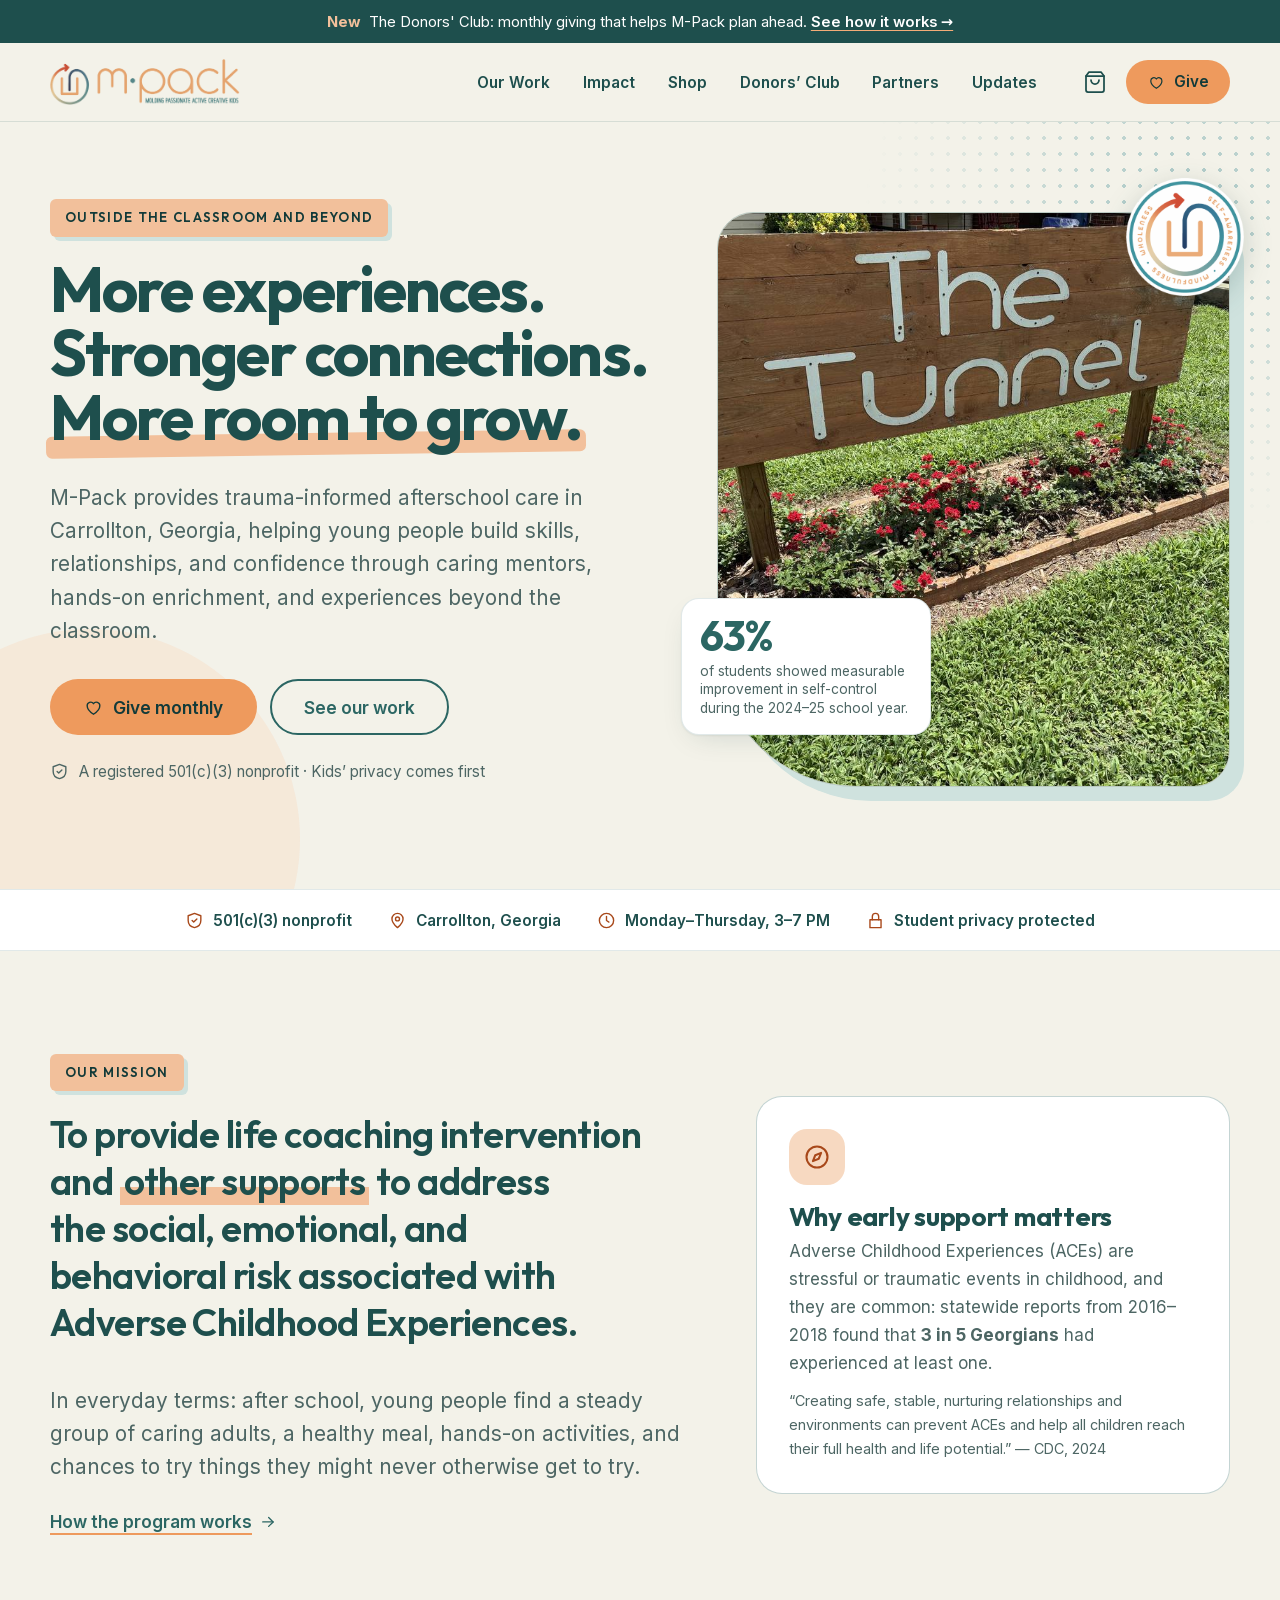
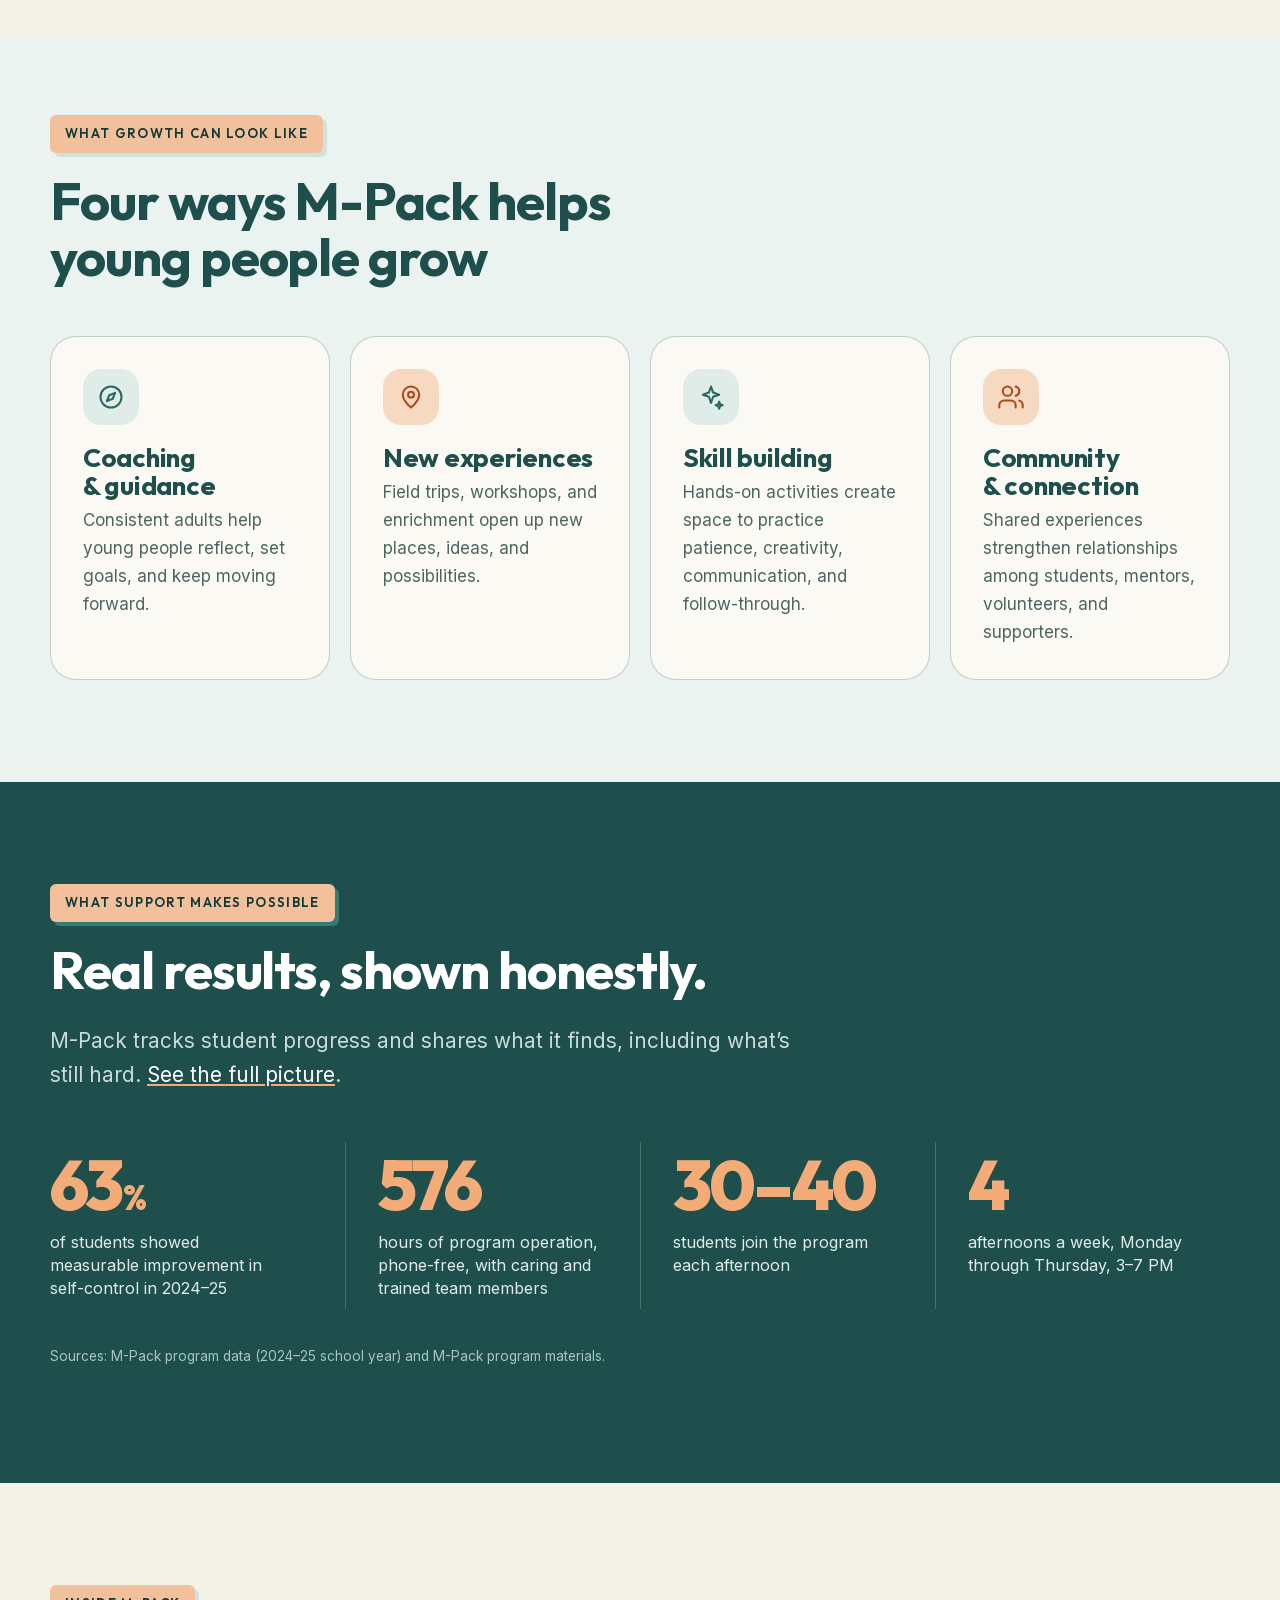
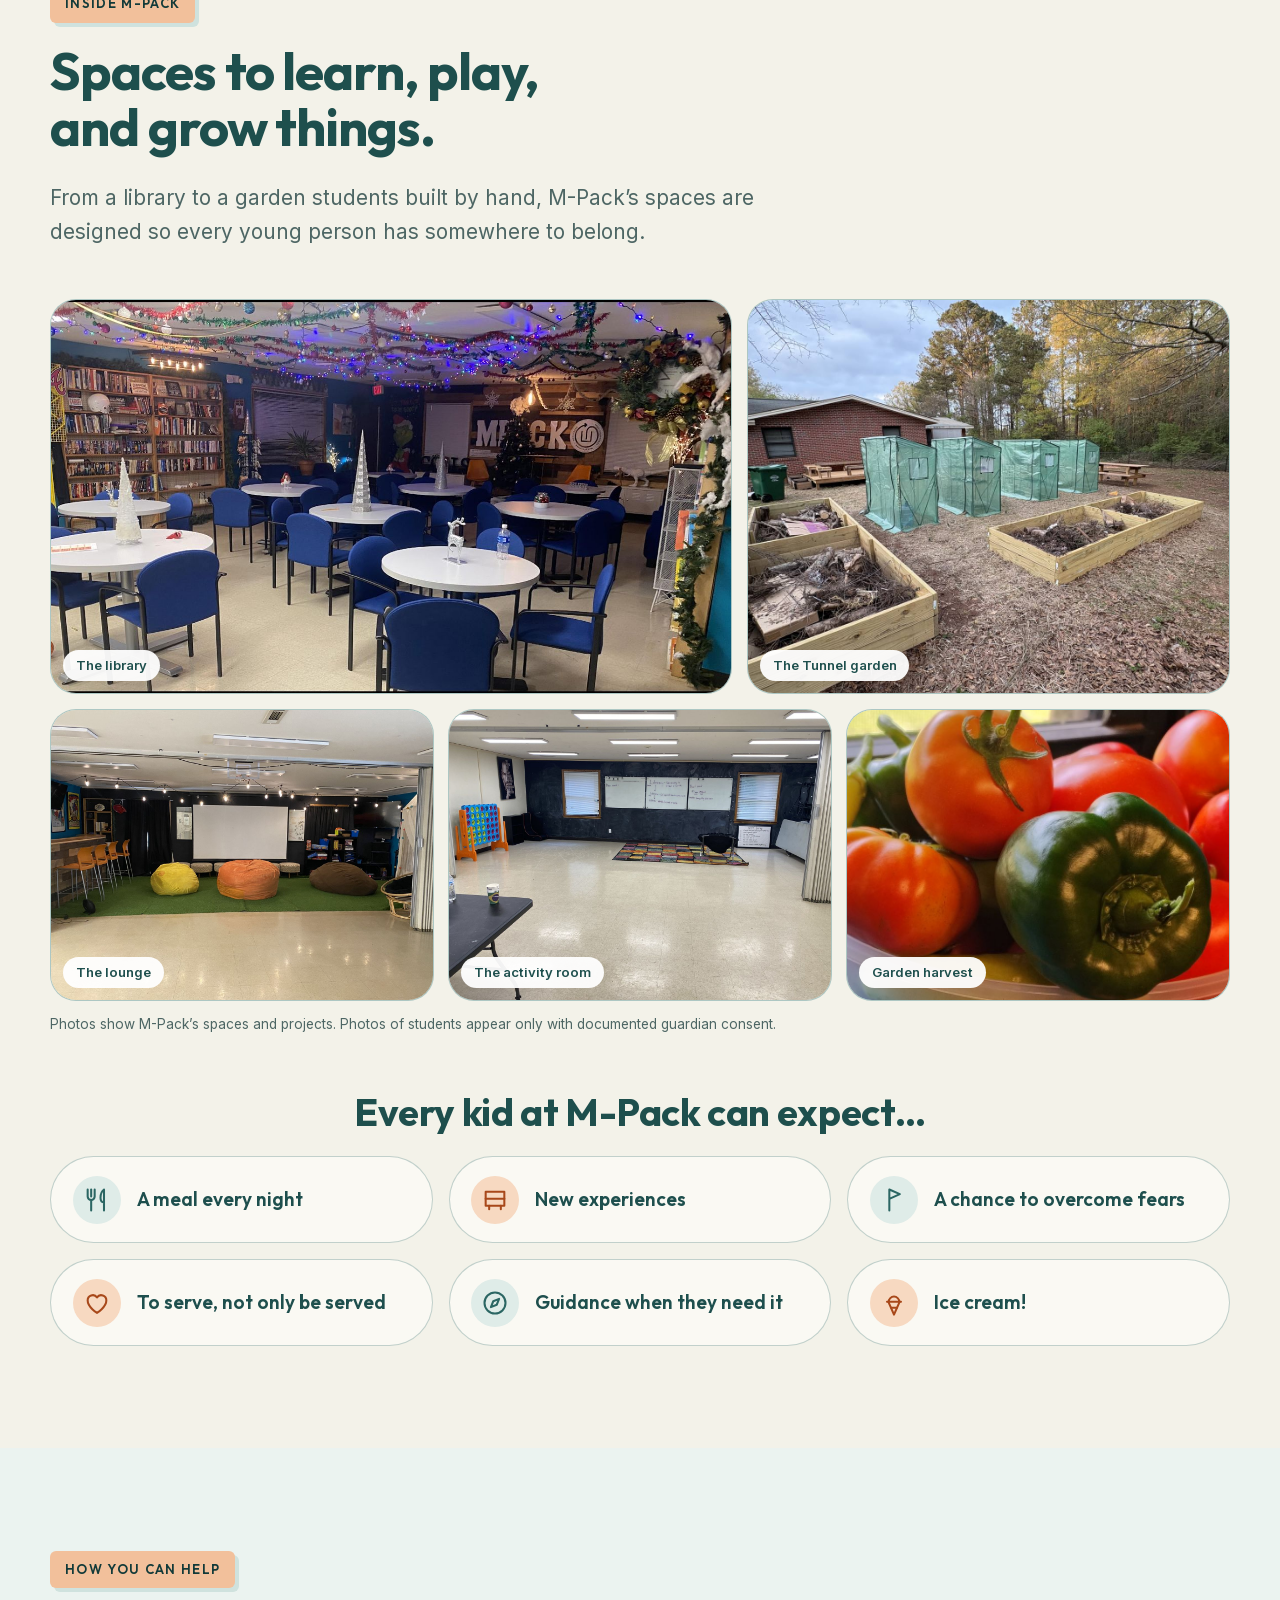
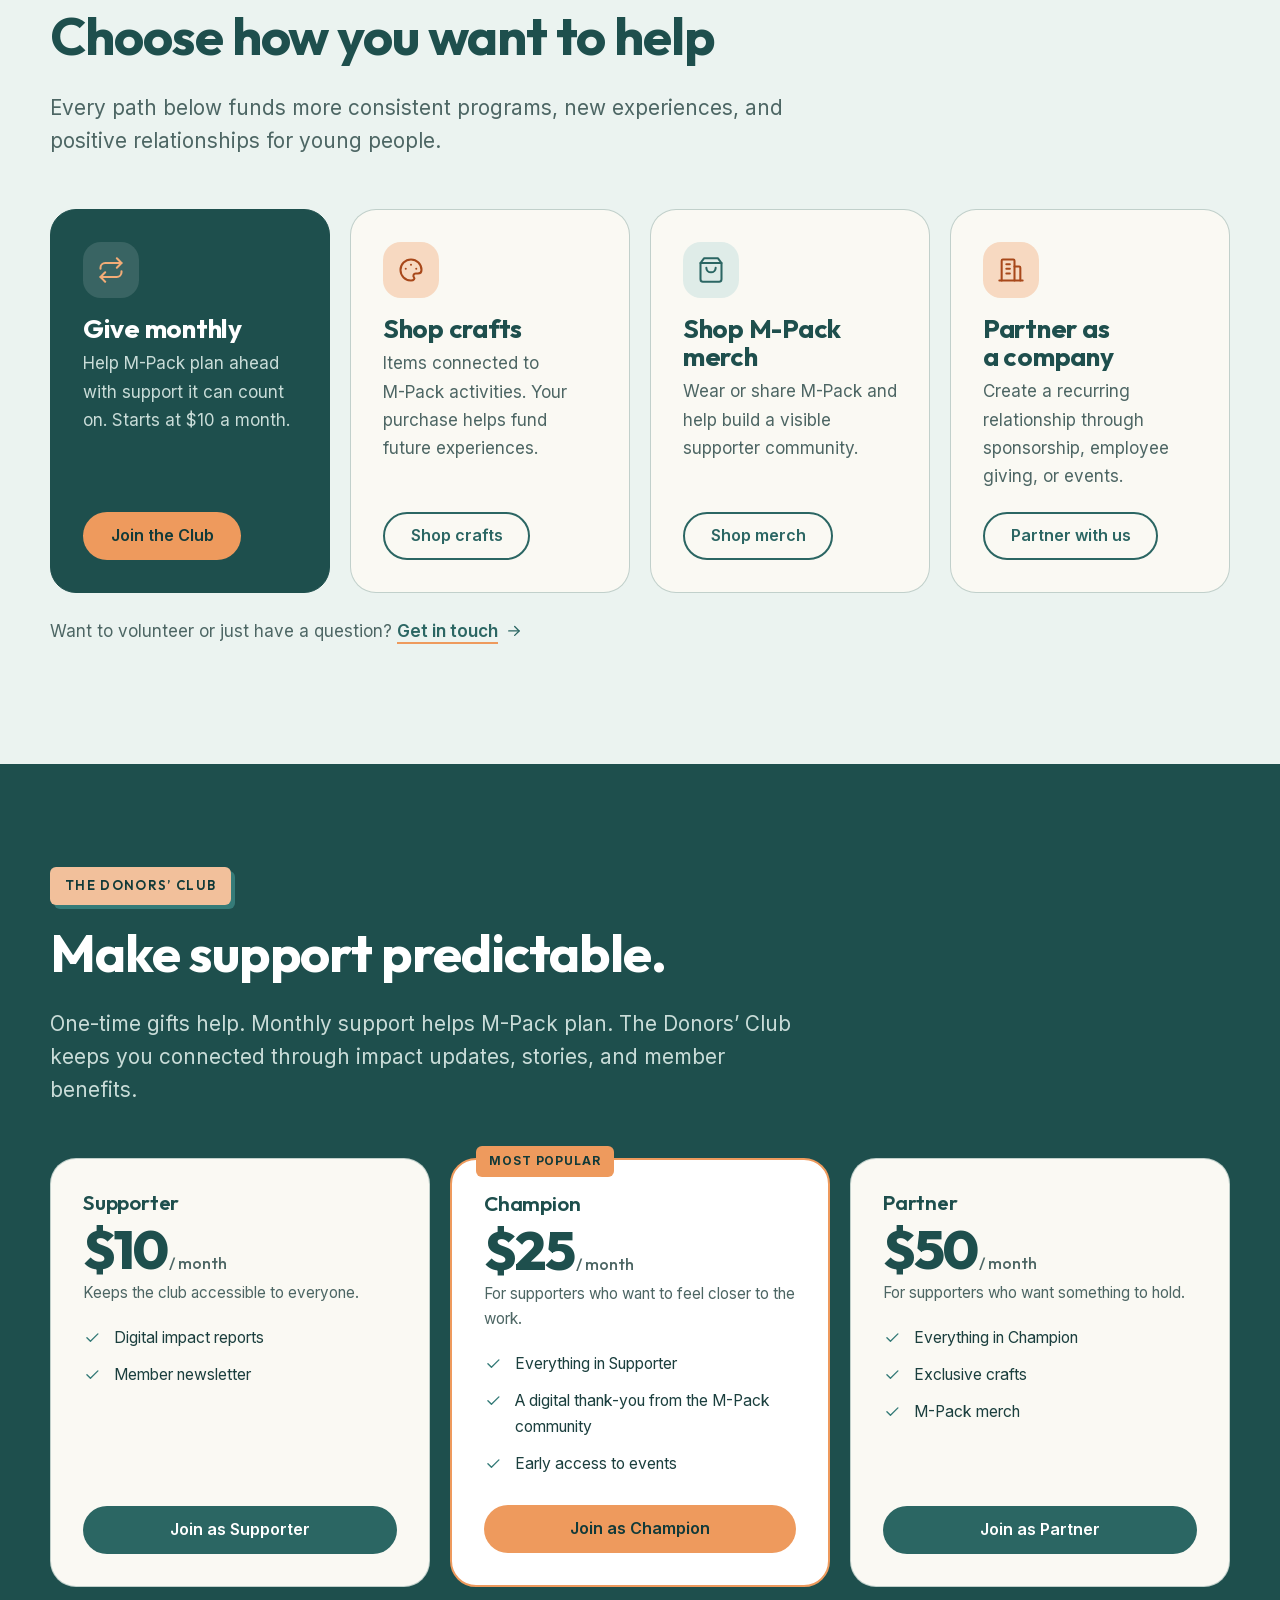
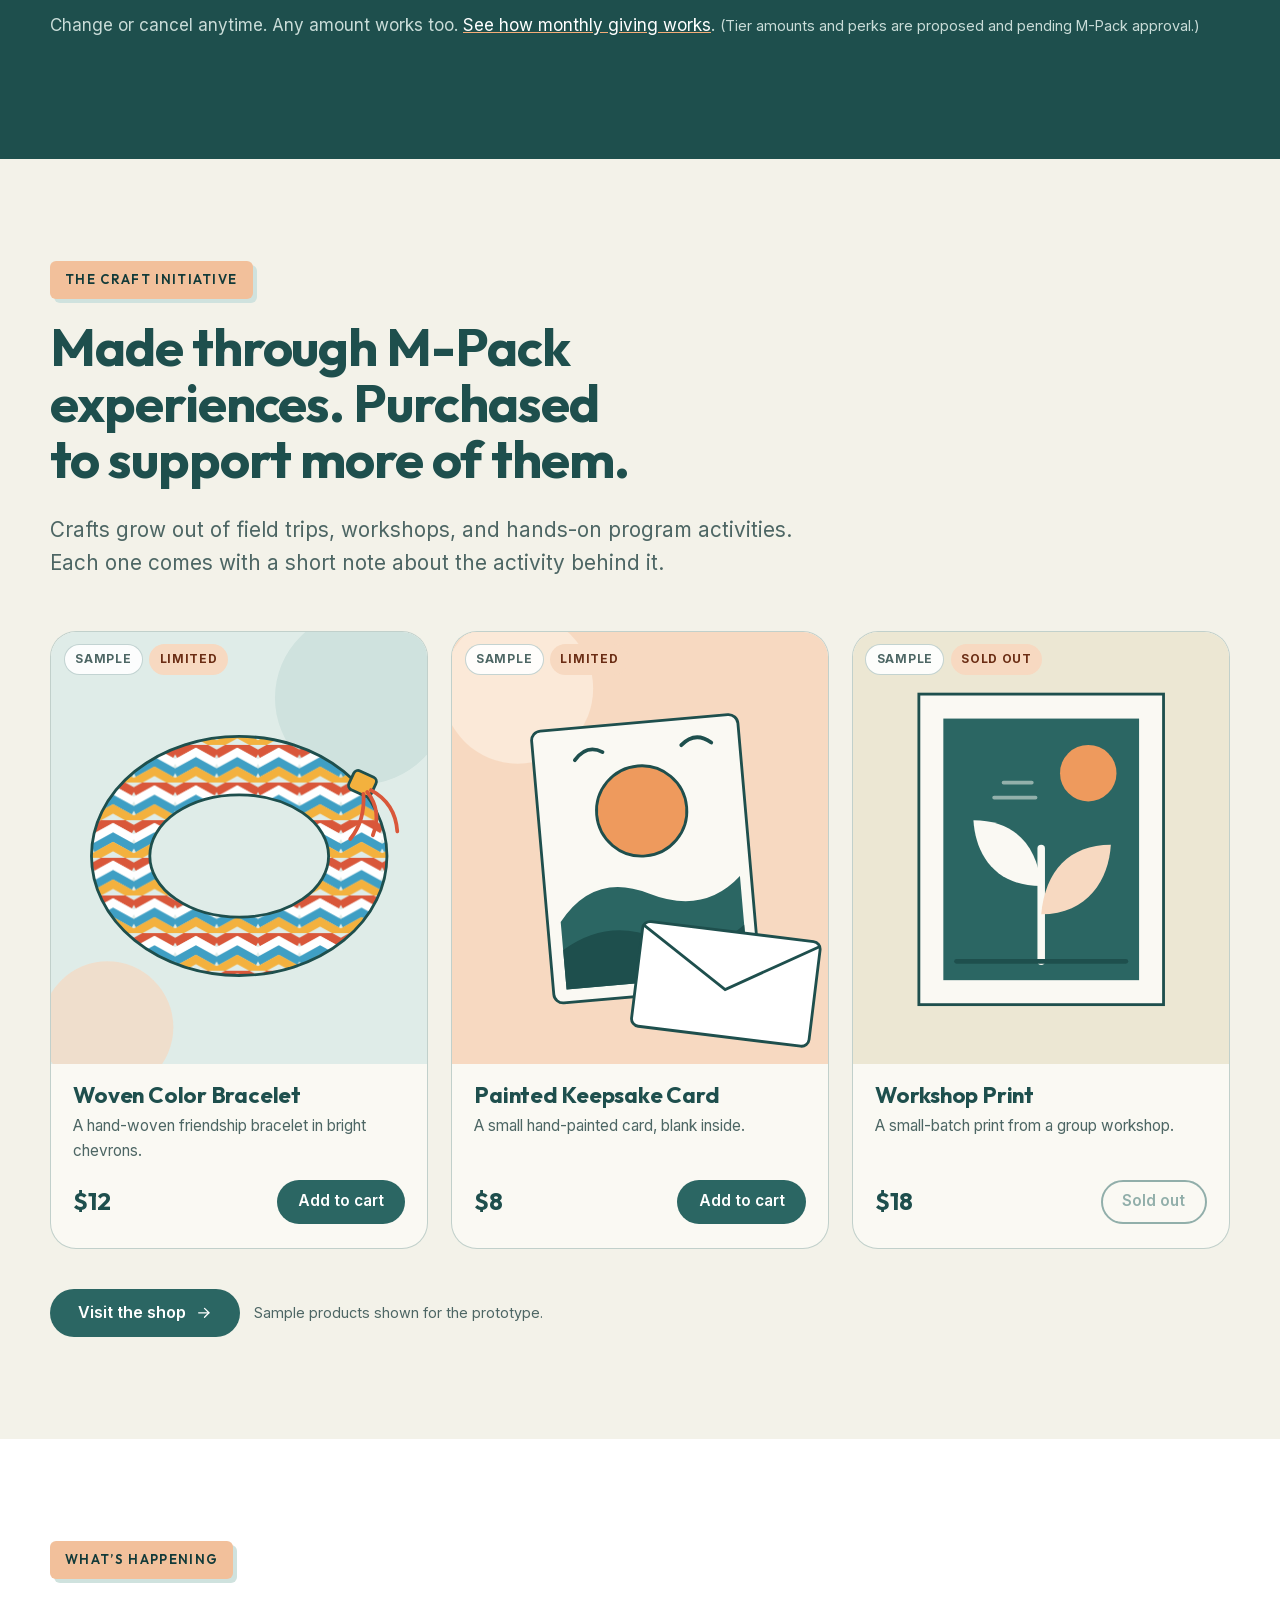
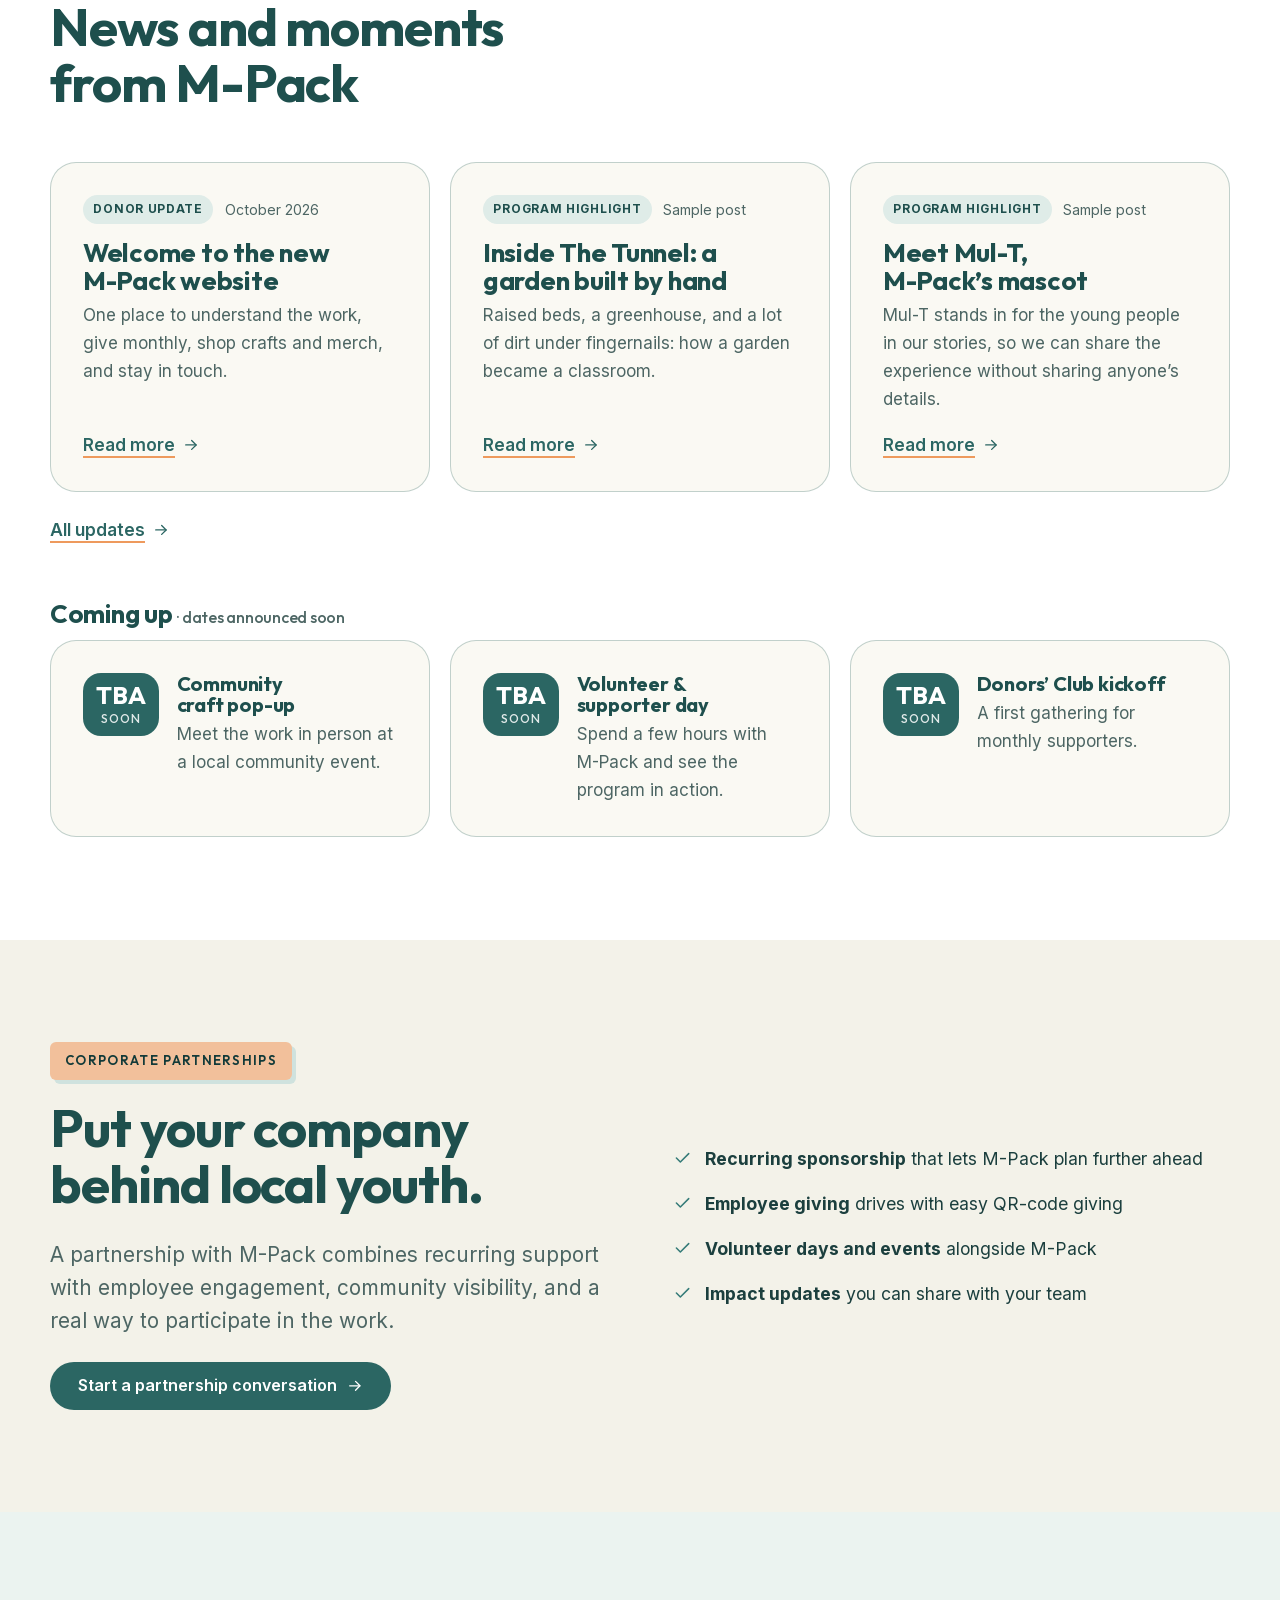
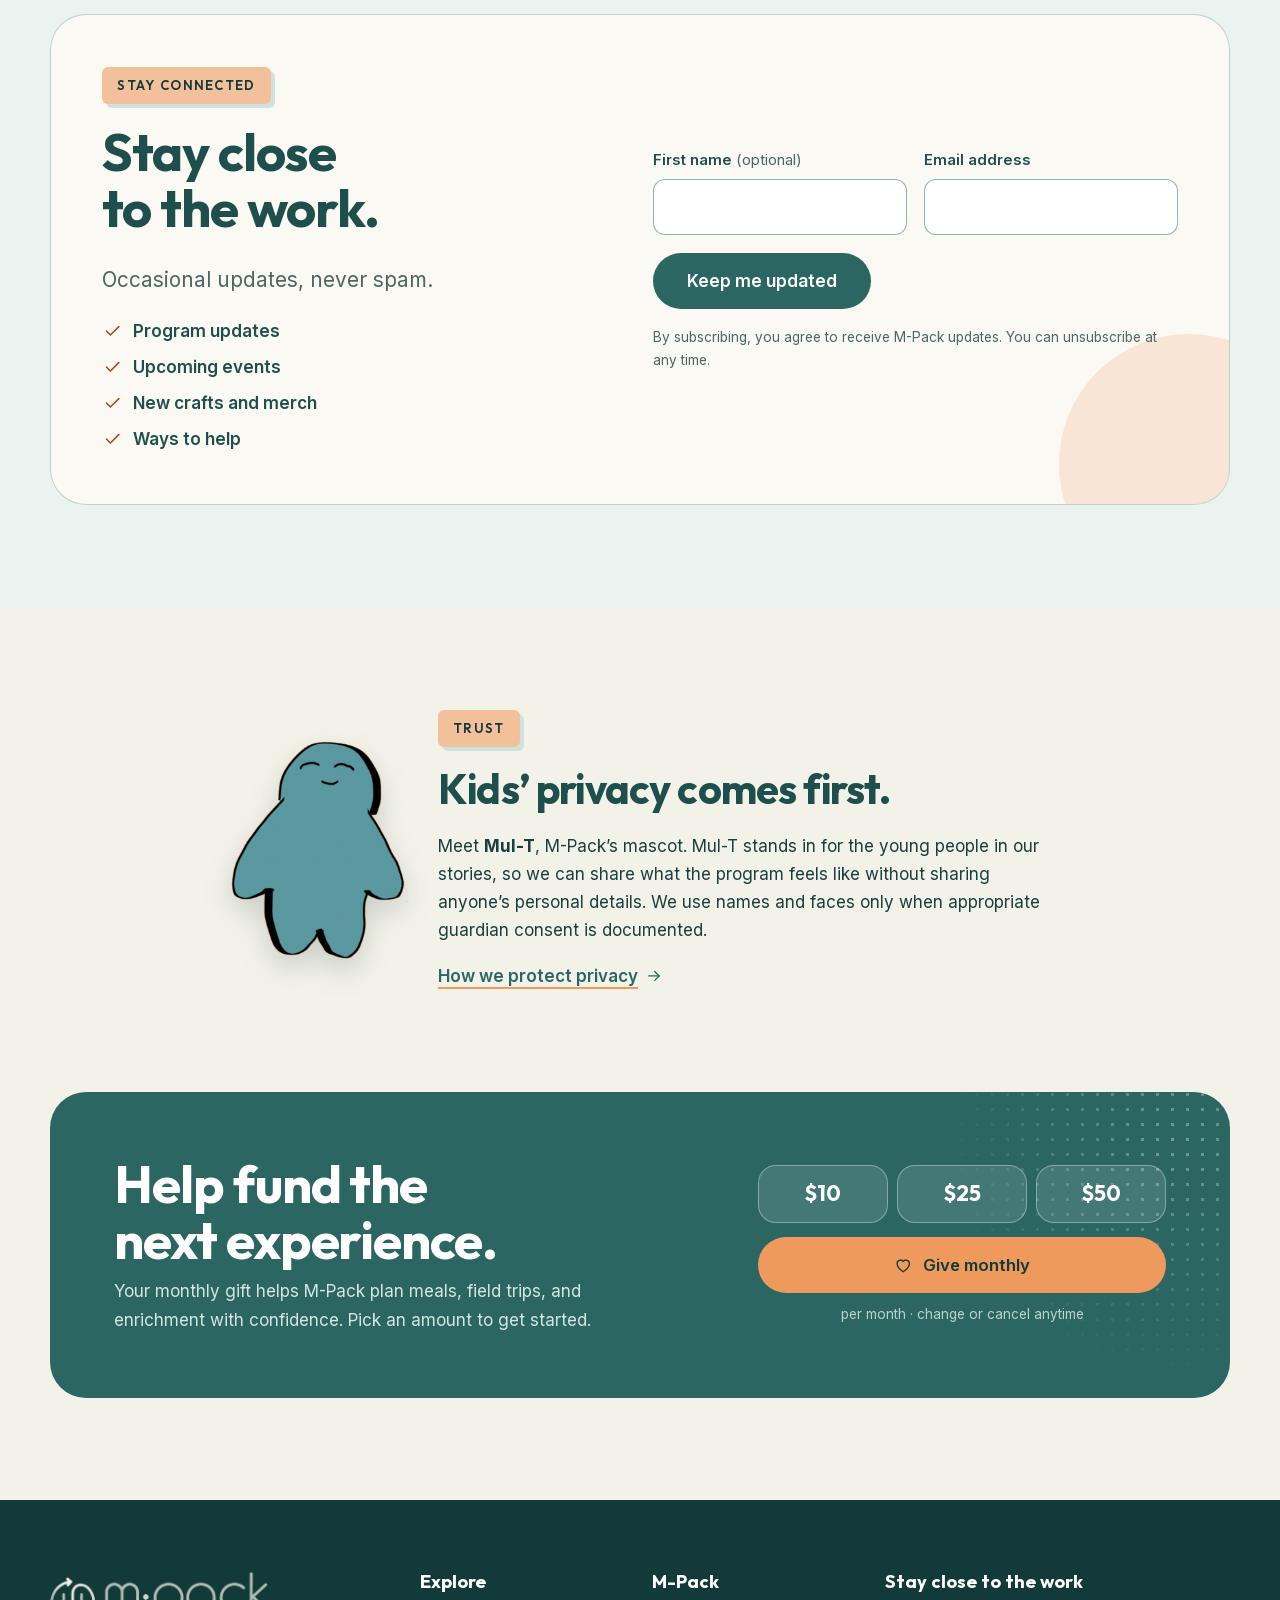
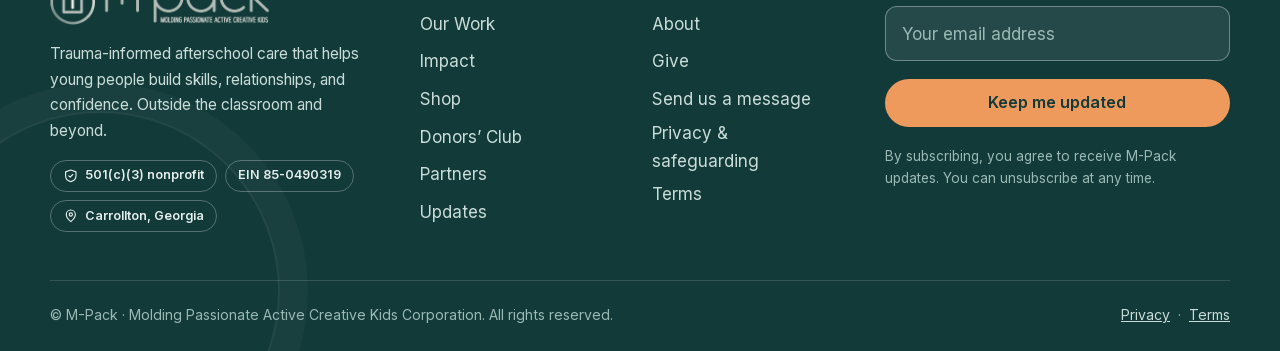
==== commit dcef5c71: "Tighten copy to match source documents - Mission quote now matches the presentation wording - Remove" ====
--- a/index.html
+++ b/index.html
@@ -63,7 +63,7 @@
   <div class="container split split--wide-left">
     <div class="reveal">
       <span class="tag">Our mission</span>
-      <p class="mission-quote">To provide life coaching and <mark>other supports</mark> that address the social, emotional, and behavioral risks associated with Adverse Childhood Experiences.</p>
+      <p class="mission-quote">To provide life coaching intervention and <mark>other supports</mark> to address the social, emotional, and behavioral risk associated with Adverse Childhood Experiences.</p>
       <p class="lead mt-2">In everyday terms: after school, young people find a steady group of caring adults, a healthy meal, hands-on activities, and chances to try things they might never otherwise get to try.</p>
       <div class="btn-row mt-2"><a class="link-arrow" href="our-work.html">How the program works <svg class="i " aria-hidden="true" focusable="false"><use href="#i-arrow"></use></svg></a></div>
     </div>
@@ -105,11 +105,11 @@
 <!-- ============ INSIDE M-PACK ============ -->
 <section class="section">
   <div class="container">
-    <div class="section-head"><span class="tag">Inside M-&#8288;Pack</span><h2>Spaces to learn, play, and grow things.</h2><p class="lead">From a library lounge to a garden students built by hand, M-&#8288;Pack&rsquo;s spaces are designed so every young person has somewhere to belong.</p></div>
+    <div class="section-head"><span class="tag">Inside M-&#8288;Pack</span><h2>Spaces to learn, play, and grow things.</h2><p class="lead">From a library to a garden students built by hand, M-&#8288;Pack&rsquo;s spaces are designed so every young person has somewhere to belong.</p></div>
     <div class="mosaic">
-      <figure class="m-a reveal"><img src="assets/img/photos/space-library.jpg" width="1400" height="777" alt="A bright room with round tables, blue chairs, and bookshelves along the wall, with M-Pack lettering above." loading="lazy"><figcaption>The library lounge</figcaption></figure>
+      <figure class="m-a reveal"><img src="assets/img/photos/space-library.jpg" width="1400" height="777" alt="A bright room with round tables, blue chairs, and bookshelves along the wall, with M-Pack lettering above." loading="lazy"><figcaption>The library</figcaption></figure>
       <figure class="m-b reveal"><img src="assets/img/photos/tunnel-beds.jpg" width="1200" height="900" alt="Raised wooden garden beds and small green greenhouses in the garden." loading="lazy"><figcaption>The Tunnel garden</figcaption></figure>
-      <figure class="m-c reveal"><img src="assets/img/photos/space-lounge.jpg" width="1400" height="1050" alt="A lounge with bean bag chairs on green turf in front of a projector screen." loading="lazy"><figcaption>The movie lounge</figcaption></figure>
+      <figure class="m-c reveal"><img src="assets/img/photos/space-lounge.jpg" width="1400" height="1050" alt="A lounge with bean bag chairs on green turf in front of a projector screen." loading="lazy"><figcaption>The lounge</figcaption></figure>
       <figure class="m-d reveal"><img src="assets/img/photos/space-activity.jpg" width="1400" height="1050" alt="A large activity room with a giant game board and a colorful rug." loading="lazy"><figcaption>The activity room</figcaption></figure>
       <figure class="m-e reveal"><img src="assets/img/photos/harvest-tomatoes.jpg" width="788" height="900" alt="A bowl of freshly harvested tomatoes and a green pepper." loading="lazy"><figcaption>Garden harvest</figcaption></figure>
     </div>
